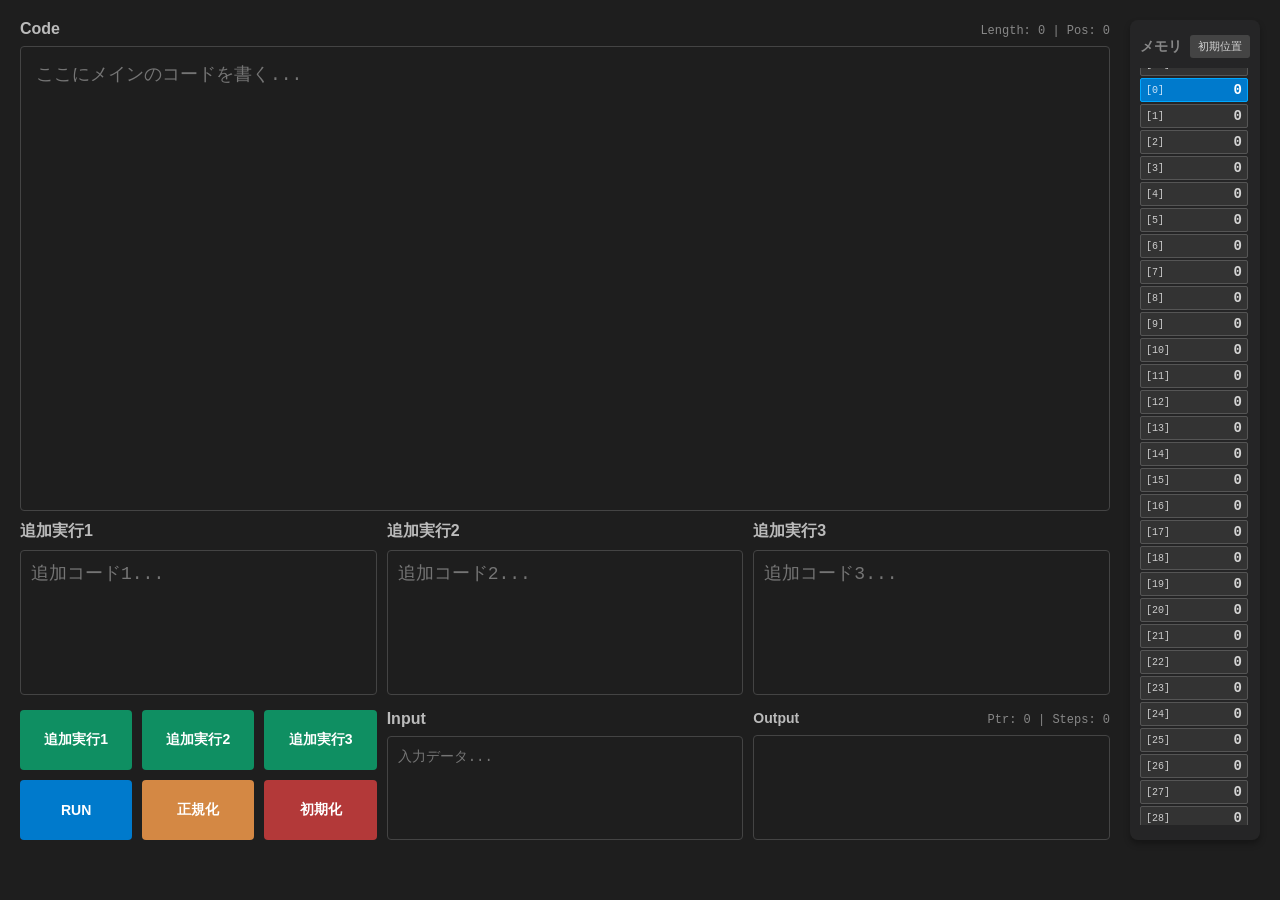
==== index.html @ 333c2bb2 "Add files via upload" ====
<!DOCTYPE html>
<html lang="ja">
<head>
    <meta charset="UTF-8">
    <meta name="viewport" content="width=device-width, initial-scale=1.0">
    <title>Brainfuck Tester</title>
    <style>
        /* VS Code風のフォントを定義 */
        :root {
            --vscode-font: Menlo, Monaco, Consolas, "Courier New", monospace;
        }

        body { font-family: sans-serif; margin: 0; padding: 20px; background-color: #1e1e1e; color: #d4d4d4; height: 100vh; box-sizing: border-box; }
        .container { display: flex; width: 100%; height: calc(100% - 40px); gap: 20px; }
        .left-pane { flex: 1; display: flex; flex-direction: column; }
        .right-pane { width: 110px; flex-shrink: 0; display: flex; flex-direction: column; background: #252526; padding: 15px 10px; border-radius: 8px; box-shadow: 0 4px 6px rgba(0,0,0,0.3); }
        .editor-container { position: relative; background-color: #1e1e1e; border: 1px solid #444; border-radius: 4px; display: flex; flex-direction: column; }
        .editor-container:focus-within { border-color: #007acc; }
        #code-container { flex: 4; margin-bottom: 10px; }
        
        .highlight-layer, .code-textarea { position: absolute; top: 0; left: 0; width: 100%; height: 100%; padding: 15px; box-sizing: border-box; font-family: var(--vscode-font); font-size: 18px; line-height: 1.5; margin: 0; border: none; overflow-y: auto; white-space: pre-wrap; word-break: break-all; }
        .highlight-layer { color: #d4d4d4; pointer-events: none; }
        .code-textarea { background: transparent; color: transparent; caret-color: #d4d4d4; resize: none; outline: none; }
        
        #sub-code1-container, #sub-code2-container, #sub-code3-container { flex: 1; }
        #sub-code1-container .highlight-layer, #sub-code1-container .code-textarea,
        #sub-code2-container .highlight-layer, #sub-code2-container .code-textarea,
        #sub-code3-container .highlight-layer, #sub-code3-container .code-textarea { padding: 10px; }
        
        #input-data { flex: 1; resize: none; padding: 10px 10px; font-family: var(--vscode-font); font-size: 14px; background-color: #1e1e1e; color: #d4d4d4; border: 1px solid #444; border-radius: 4px; line-height: 1.5; box-sizing: border-box; width: 100%; margin: 0; }
        #input-data:focus { outline: none; border-color: #007acc; }
        
        .middle-controls { display: flex; gap: 10px; flex: 1.5; margin-bottom: 15px; }
        .middle-box { flex: 1; display: flex; flex-direction: column; }
        
        .bottom-controls { display: flex; gap: 10px; flex-shrink: 0; min-height: 130px; }
        
        .button-group { 
            flex: 1; 
            display: grid; 
            grid-template-columns: 1fr 1fr 1fr; 
            gap: 10px; 
        }
        
        button { font-size: 14px; font-weight: bold; cursor: pointer; background-color: #007acc; color: white; border: none; border-radius: 4px; transition: background-color 0.2s; margin: 0; width: 100%; height: 100%; min-height: 40px; }
        button:hover { background-color: #005f9e; }
        button.sub-btn { background-color: #0f8f62; }
        button.sub-btn:hover { background-color: #0b6b49; }
        button.init-btn { background-color: #b33939; }
        button.init-btn:hover { background-color: #8b2c2c; }
        button.norm-btn { background-color: #d48844; }
        button.norm-btn:hover { background-color: #b36e32; }
        
        button.reset-scroll-btn { flex: none; font-size: 11px; font-weight: normal; padding: 4px 8px; background-color: #444; color: #d4d4d4; border-radius: 3px; min-height: auto; width: auto; height: auto;}
        button.reset-scroll-btn:hover { background-color: #555; }
        
        .input-wrapper { flex: 1; display: flex; flex-direction: column; }
        .output-wrapper { flex: 1; display: flex; flex-direction: column; } 
        
        .pane-header { display: flex; justify-content: space-between; align-items: baseline; margin-bottom: 8px; }
        .pane-header h3 { margin: 0; font-size: 16px; color: #bbb; }
        h3 { margin-top: 0; margin-bottom: 8px; font-size: 16px; color: #bbb; }
        .output-header h3 { font-size: 14px; }
        
        .stats { font-size: 12px; color: #888; font-family: var(--vscode-font); }
        .output-area { font-family: var(--vscode-font); flex: 1; background: #1e1e1e; padding: 10px 15px; border: 1px solid #444; border-radius: 4px; font-size: 16px; white-space: pre-wrap; overflow-y: auto; word-break: break-all; margin: 0; }
        
        .memory-header { display: flex; justify-content: space-between; align-items: center; margin-bottom: 10px; }
        .memory-container { display: flex; flex-direction: column; gap: 2px; flex: 1; overflow-y: auto; padding-right: 2px; position: relative; scroll-behavior: smooth; }
        .memory-cell { width: 100%; min-height: 24px; display: flex; align-items: center; justify-content: space-between; box-sizing: border-box; padding: 0 5px; border: 1px solid #555; background-color: #333; font-family: var(--vscode-font); border-radius: 2px; }
        .memory-cell.active { background-color: #007acc; border-color: #00a8ff; color: white; }
        
        /* 要素番号の色を #888 から #ccc に変更して明るく */
        .cell-index { color: #ccc; font-size: 10px; font-family: var(--vscode-font); }
        .memory-cell.active .cell-index { color: #cce4f7; }
        .cell-value { font-size: 14px; font-weight: bold; }
    </style>
</head>
<body>
    <div class="container">
        <div class="left-pane">
            <div class="pane-header">
                <h3>Code</h3>
                <span id="code-stats" class="stats">Length: 0 | Pos: 0</span>
            </div>
            <div id="code-container" class="editor-container">
                <div id="code-highlight" class="highlight-layer"></div>
                <textarea id="code" class="code-textarea" spellcheck="false" placeholder="ここにメインのコードを書く..."></textarea>
            </div>
            
            <div class="middle-controls">
                <div class="middle-box">
                    <h3>追加実行1</h3>
                    <div id="sub-code1-container" class="editor-container">
                        <div id="sub-code1-highlight" class="highlight-layer"></div>
                        <textarea id="sub-code1" class="code-textarea" spellcheck="false" placeholder="追加コード1..."></textarea>
                    </div>
                </div>
                <div class="middle-box">
                    <h3>追加実行2</h3>
                    <div id="sub-code2-container" class="editor-container">
                        <div id="sub-code2-highlight" class="highlight-layer"></div>
                        <textarea id="sub-code2" class="code-textarea" spellcheck="false" placeholder="追加コード2..."></textarea>
                    </div>
                </div>
                <div class="middle-box">
                    <h3>追加実行3</h3>
                    <div id="sub-code3-container" class="editor-container">
                        <div id="sub-code3-highlight" class="highlight-layer"></div>
                        <textarea id="sub-code3" class="code-textarea" spellcheck="false" placeholder="追加コード3..."></textarea>
                    </div>
                </div>
            </div>
            
            <div class="bottom-controls">
                <div class="button-group">
                    <button class="sub-btn" onclick="runSub(1)">追加実行1</button>
                    <button class="sub-btn" onclick="runSub(2)">追加実行2</button>
                    <button class="sub-btn" onclick="runSub(3)">追加実行3</button>
                    <button onclick="runMain()">RUN</button>
                    <button class="norm-btn" onclick="normalizeCode()">正規化</button>
                    <button class="init-btn" onclick="resetEngine()">初期化</button>
                </div>
                
                <div class="input-wrapper">
                    <div class="pane-header">
                        <h3>Input</h3>
                    </div>
                    <textarea id="input-data" spellcheck="false" placeholder="入力データ..."></textarea>
                </div>
                
                <div class="output-wrapper">
                    <div class="pane-header output-header">
                        <h3>Output</h3>
                        <span id="exec-stats" class="stats">Ptr: 0 | Steps: 0</span>
                    </div>
                    <div id="output" class="output-area"></div>
                </div>
            </div>
        </div>

        <div class="right-pane">
            <div class="memory-header">
                <div style="font-size: 14px; color: #888; font-weight: bold;">メモリ</div>
                <button class="reset-scroll-btn" onclick="resetMemoryScroll()">初期位置</button>
            </div>
            <div id="memory" class="memory-container"></div>
        </div>
    </div>

    <script>
        const bracketColors = ['#4ea8de', '#40c463', '#d48844', '#dcdcaa', '#c586c0'];

        function escapeHtml(str) {
            return str.replace(/&/g, '&amp;').replace(/</g, '&lt;').replace(/>/g, '&gt;');
        }

        function highlightBrackets(text, cursorPos = -1) {
            const unmatched = new Set();
            const stack = [];
            for (let i = 0; i < text.length; i++) {
                if (text[i] === '[') stack.push(i);
                else if (text[i] === ']') {
                    if (stack.length === 0) unmatched.add(i);
                    else stack.pop();
                }
            }
            for (let index of stack) unmatched.add(index);

            let targetIdx = -1;
            let matchIdx = -1;
            
            if (cursorPos > 0 && (text[cursorPos - 1] === '[' || text[cursorPos - 1] === ']')) {
                targetIdx = cursorPos - 1;
            }

            if (targetIdx !== -1 && !unmatched.has(targetIdx)) {
                let d = 0;
                if (text[targetIdx] === '[') {
                    for (let i = targetIdx; i < text.length; i++) {
                        if (text[i] === '[') d++;
                        else if (text[i] === ']') d--;
                        if (d === 0) { matchIdx = i; break; }
                    }
                } else {
                    for (let i = targetIdx; i >= 0; i--) {
                        if (text[i] === ']') d++;
                        else if (text[i] === '[') d--;
                        if (d === 0) { matchIdx = i; break; }
                    }
                }
            }

            let result = '';
            let depth = 0;
            for (let i = 0; i < text.length; i++) {
                const char = text[i];
                
                let isGlow = (i === targetIdx || i === matchIdx);
                let glowCSS = isGlow ? ' outline: 1px solid rgba(255,255,255,0.4); background-color: rgba(255,255,255,0.1); border-radius: 2px;' : '';

                if (char === '[') {
                    if (unmatched.has(i)) result += `<span style="color: #ff4d4d; font-weight: bold; background-color: rgba(255,0,0,0.2);${glowCSS}">[</span>`;
                    else {
                        result += `<span style="color: ${bracketColors[depth % bracketColors.length]}; font-weight: bold;${glowCSS}">[</span>`;
                        depth++;
                    }
                } else if (char === ']') {
                    if (unmatched.has(i)) result += `<span style="color: #ff4d4d; font-weight: bold; background-color: rgba(255,0,0,0.2);${glowCSS}">]</span>`;
                    else {
                        depth = Math.max(0, depth - 1);
                        result += `<span style="color: ${bracketColors[depth % bracketColors.length]}; font-weight: bold;${glowCSS}">]</span>`;
                    }
                } else if (char === '<' || char === '>') {
                    result += `<span style="color: #00a8ff; font-weight: bold;">${escapeHtml(char)}</span>`;
                } else {
                    result += escapeHtml(char);
                }
            }
            if (text.endsWith('\n')) result += ' ';
            return result;
        }

        function updateCodeStats() {
            const textarea = document.getElementById('code');
            const stats = document.getElementById('code-stats');
            if (textarea && stats) {
                stats.innerText = `Length: ${textarea.value.length} | Pos: ${textarea.selectionStart}`;
            }
        }

        function setupEditor(id) {
            const textarea = document.getElementById(id);
            const highlightDiv = document.getElementById(id + '-highlight');
            
            const update = () => {
                highlightDiv.innerHTML = highlightBrackets(textarea.value, textarea.selectionStart);
                if (id === 'code') updateCodeStats();
            };

            textarea.addEventListener('input', update);
            textarea.addEventListener('keyup', update);
            textarea.addEventListener('click', update);
            textarea.addEventListener('focus', update);

            textarea.addEventListener('scroll', () => {
                highlightDiv.scrollTop = textarea.scrollTop;
                highlightDiv.scrollLeft = textarea.scrollLeft;
            });

            textarea.addEventListener('keydown', function(e) {
                if (e.key === 'Tab') {
                    e.preventDefault();
                    const start = this.selectionStart;
                    const end = this.selectionEnd;
                    const val = this.value;
                    
                    this.value = val.substring(0, start) + '    ' + val.substring(end);
                    this.selectionStart = this.selectionEnd = start + 4;
                    update();
                } else if (e.key === '[') {
                    e.preventDefault();
                    const start = this.selectionStart;
                    const end = this.selectionEnd;
                    const val = this.value;
                    
                    this.value = val.substring(0, start) + '[]' + val.substring(end);
                    this.selectionStart = this.selectionEnd = start + 1;
                    update();
                }
            });
            
            update(); 
        }

        let memory = {};
        let ptr = 0;
        let lastPtr = 0;
        let inputPtr = 0;
        let totalSteps = 0;

        function getMem(p) { return memory[p] || 0; }
        function setMem(p, v) { memory[p] = v & 255; }

        function initMemoryDOM() {
            const memoryDiv = document.getElementById('memory');
            let htmlString = '';
            for (let i = -100; i < 10000; i++) {
                const activeClass = i === 0 ? ' active' : '';
                htmlString += `
                    <div id="cell-${i}" class="memory-cell${activeClass}">
                        <span class="cell-index">[${i}]</span>
                        <span class="cell-value">0</span>
                    </div>`;
            }
            memoryDiv.innerHTML = htmlString;
        }

        function resetMemoryScroll() {
            const memoryDiv = document.getElementById('memory');
            const cellZero = document.getElementById('cell-0');
            if (cellZero) memoryDiv.scrollTop = cellZero.offsetTop - 10;
        }

        function parseBrackets(code) {
            let map = {};
            let stack = [];
            for (let i = 0; i < code.length; i++) {
                if (code[i] === '[') stack.push(i);
                else if (code[i] === ']') {
                    if (stack.length === 0) throw new Error("構文エラー: 対応する '[' がありません");
                    let start = stack.pop();
                    map[start] = i;
                    map[i] = start;
                }
            }
            if (stack.length > 0) throw new Error("構文エラー: 対応する ']' がありません");
            return map;
        }

        function executeBrainfuck(rawCode) {
            let codeObjects = [];
            for (let i = 0; i < rawCode.length; i++) {
                if ("><+-.,[]".includes(rawCode[i])) {
                    codeObjects.push({ cmd: rawCode[i], origIdx: i });
                }
            }

            let codeStr = codeObjects.map(o => o.cmd).join('');
            let jumpMap;
            try {
                jumpMap = parseBrackets(codeStr);
            } catch (e) {
                return "\n" + e.message;
            }

            let pc = 0;
            let outputText = "";
            let steps = 0;
            const MAX_STEPS = 200000000; 
            const inputData = document.getElementById('input-data').value + '\n';

            while (pc < codeStr.length) {
                if (steps++ > MAX_STEPS) {
                    let origPos = codeObjects[pc] ? codeObjects[pc].origIdx + 1 : rawCode.length;
                    outputText += `\n[Error] 実行ステップ数が2億回を超過したため強制終了しました。(Codeの純粋命令目: ${pc + 1}番目 / コメント含む全体: ${origPos}文字目)`;
                    break;
                }

                if (ptr === 50000 || ptr === -50000) {
                    let origPos = codeObjects[pc] ? codeObjects[pc].origIdx + 1 : rawCode.length;
                    outputText += `\n[Error] ポインタが限界値(${ptr})に達したため安全のために強制終了しました。(Codeの純粋命令目: ${pc + 1}番目 / コメント含む全体: ${origPos}文字目)`;
                    break;
                }

                let currentObj = codeObjects[pc];
                let cmd = currentObj.cmd;

                switch (cmd) {
                    case '>': ptr++; break;
                    case '<': ptr--; break;
                    case '+': setMem(ptr, getMem(ptr) + 1); break;
                    case '-': setMem(ptr, getMem(ptr) - 1); break;
                    case '.': 
                        outputText += String.fromCharCode(getMem(ptr)); 
                        break;
                    case ',':
                        if (inputPtr < inputData.length) {
                            setMem(ptr, inputData.charCodeAt(inputPtr++));
                        } else {
                            setMem(ptr, 255);
                        }
                        break;
                    case '[':
                        if (getMem(ptr) === 0) pc = jumpMap[pc];
                        break;
                    case ']':
                        if (getMem(ptr) !== 0) pc = jumpMap[pc];
                        break;
                }
                pc++;
            }

            totalSteps += steps;
            return outputText;
        }

        function updateUI(newOutput, isAppend) {
            const outDiv = document.getElementById('output');
            if (isAppend) {
                outDiv.innerText += newOutput;
            } else {
                outDiv.innerText = newOutput;
            }
            
            document.getElementById('exec-stats').innerText = `Ptr: ${ptr} | Steps: ${totalSteps}`;

            let oldCell = document.getElementById('cell-' + lastPtr);
            if (oldCell) oldCell.classList.remove('active');

            let newCell = document.getElementById('cell-' + ptr);
            if (newCell) {
                newCell.classList.add('active');
                newCell.scrollIntoView({ behavior: 'smooth', block: 'center' });
            }
            lastPtr = ptr;

            for (let p in memory) {
                let cell = document.getElementById('cell-' + p);
                if (cell) {
                    cell.querySelector('.cell-value').innerText = memory[p];
                }
            }
        }

        function resetEngine() {
            memory = {};
            ptr = 0;
            inputPtr = 0;
            totalSteps = 0;
            
            document.querySelectorAll('.cell-value').forEach(el => el.innerText = '0');
            
            let oldCell = document.getElementById('cell-' + lastPtr);
            if (oldCell) oldCell.classList.remove('active');
            
            let zeroCell = document.getElementById('cell-0');
            if (zeroCell) zeroCell.classList.add('active');
            lastPtr = 0;

            document.getElementById('output').innerText = '';
            document.getElementById('exec-stats').innerText = `Ptr: 0 | Steps: 0`;
            resetMemoryScroll();
        }

        function runMain() {
            resetEngine();
            let code = document.getElementById('code').value;
            let output = executeBrainfuck(code);
            updateUI(output, false);
        }

        function runSub(num) {
            let code = document.getElementById('sub-code' + num).value;
            let output = executeBrainfuck(code);
            updateUI(output, true);
        }

        function normalizeCode() {
            let rawCode = document.getElementById('code').value;
            let pureCode = rawCode.replace(/[^><+\-.,\[\]]/g, '');
            document.getElementById('output').innerText = pureCode;
            document.getElementById('exec-stats').innerText = `正規化完了 (長さ: ${pureCode.length}文字)`;
        }

        window.onload = function() {
            initMemoryDOM();
            resetMemoryScroll();
            setupEditor('code');
            setupEditor('sub-code1');
            setupEditor('sub-code2');
            setupEditor('sub-code3');
            updateCodeStats(); 
        };
    </script>
</body>
</html>
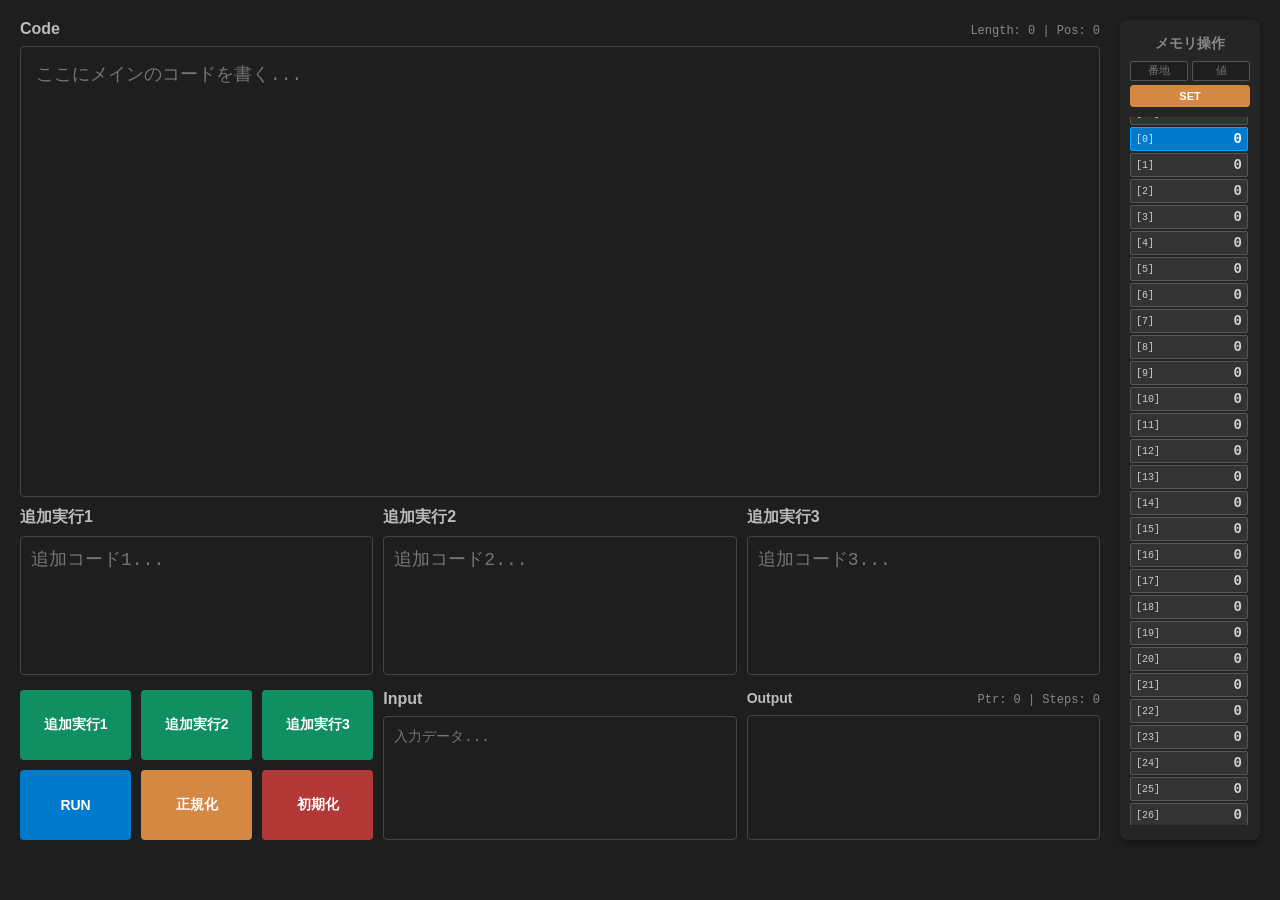
==== commit 16ebc825: "Add files via upload" ====
--- a/index.html
+++ b/index.html
@@ -12,9 +12,12 @@
 
         body { font-family: sans-serif; margin: 0; padding: 20px; background-color: #1e1e1e; color: #d4d4d4; height: 100vh; box-sizing: border-box; }
         .container { display: flex; width: 100%; height: calc(100% - 40px); gap: 20px; }
-        .left-pane { flex: 1; display: flex; flex-direction: column; }
-        .right-pane { width: 110px; flex-shrink: 0; display: flex; flex-direction: column; background: #252526; padding: 15px 10px; border-radius: 8px; box-shadow: 0 4px 6px rgba(0,0,0,0.3); }
-        .editor-container { position: relative; background-color: #1e1e1e; border: 1px solid #444; border-radius: 4px; display: flex; flex-direction: column; }
+        .left-pane { flex: 1; display: flex; flex-direction: column; min-height: 0; }
+        
+        /* フォームが入るため右ペインを 110px -> 120px に拡張 */
+        .right-pane { width: 120px; flex-shrink: 0; display: flex; flex-direction: column; background: #252526; padding: 15px 10px; border-radius: 8px; box-shadow: 0 4px 6px rgba(0,0,0,0.3); }
+        
+        .editor-container { position: relative; background-color: #1e1e1e; border: 1px solid #444; border-radius: 4px; display: flex; flex-direction: column; min-height: 0; }
         .editor-container:focus-within { border-color: #007acc; }
         #code-container { flex: 4; margin-bottom: 10px; }
         
@@ -27,22 +30,16 @@
         #sub-code2-container .highlight-layer, #sub-code2-container .code-textarea,
         #sub-code3-container .highlight-layer, #sub-code3-container .code-textarea { padding: 10px; }
         
-        #input-data { flex: 1; resize: none; padding: 10px 10px; font-family: var(--vscode-font); font-size: 14px; background-color: #1e1e1e; color: #d4d4d4; border: 1px solid #444; border-radius: 4px; line-height: 1.5; box-sizing: border-box; width: 100%; margin: 0; }
+        #input-data { flex: 1; resize: none; padding: 10px 10px; font-family: var(--vscode-font); font-size: 14px; background-color: #1e1e1e; color: #d4d4d4; border: 1px solid #444; border-radius: 4px; line-height: 1.5; box-sizing: border-box; width: 100%; margin: 0; min-height: 0; }
         #input-data:focus { outline: none; border-color: #007acc; }
         
-        .middle-controls { display: flex; gap: 10px; flex: 1.5; margin-bottom: 15px; }
-        .middle-box { flex: 1; display: flex; flex-direction: column; }
-        
-        .bottom-controls { display: flex; gap: 10px; flex-shrink: 0; min-height: 130px; }
-        
-        .button-group { 
-            flex: 1; 
-            display: grid; 
-            grid-template-columns: 1fr 1fr 1fr; 
-            gap: 10px; 
-        }
-        
-        button { font-size: 14px; font-weight: bold; cursor: pointer; background-color: #007acc; color: white; border: none; border-radius: 4px; transition: background-color 0.2s; margin: 0; width: 100%; height: 100%; min-height: 40px; }
+        .middle-controls { display: flex; gap: 10px; flex: 1.5; margin-bottom: 15px; min-height: 0; }
+        .middle-box { flex: 1; display: flex; flex-direction: column; min-height: 0; }
+        
+        .bottom-controls { display: flex; gap: 10px; flex-shrink: 0; height: 150px; }
+        
+        .button-group { flex: 1; display: grid; grid-template-columns: 1fr 1fr 1fr; gap: 10px; min-height: 0; }
+        button { font-size: 14px; font-weight: bold; cursor: pointer; background-color: #007acc; color: white; border: none; border-radius: 4px; transition: background-color 0.2s; margin: 0; width: 100%; height: 100%; min-height: 0; }
         button:hover { background-color: #005f9e; }
         button.sub-btn { background-color: #0f8f62; }
         button.sub-btn:hover { background-color: #0b6b49; }
@@ -51,29 +48,35 @@
         button.norm-btn { background-color: #d48844; }
         button.norm-btn:hover { background-color: #b36e32; }
         
-        button.reset-scroll-btn { flex: none; font-size: 11px; font-weight: normal; padding: 4px 8px; background-color: #444; color: #d4d4d4; border-radius: 3px; min-height: auto; width: auto; height: auto;}
-        button.reset-scroll-btn:hover { background-color: #555; }
-        
-        .input-wrapper { flex: 1; display: flex; flex-direction: column; }
-        .output-wrapper { flex: 1; display: flex; flex-direction: column; } 
-        
-        .pane-header { display: flex; justify-content: space-between; align-items: baseline; margin-bottom: 8px; }
+        .input-wrapper { flex: 1; display: flex; flex-direction: column; min-height: 0; }
+        .output-wrapper { flex: 1; display: flex; flex-direction: column; min-height: 0; } 
+        
+        .pane-header { display: flex; justify-content: space-between; align-items: baseline; margin-bottom: 8px; flex-shrink: 0; }
         .pane-header h3 { margin: 0; font-size: 16px; color: #bbb; }
-        h3 { margin-top: 0; margin-bottom: 8px; font-size: 16px; color: #bbb; }
+        h3 { margin-top: 0; margin-bottom: 8px; font-size: 16px; color: #bbb; flex-shrink: 0; }
         .output-header h3 { font-size: 14px; }
         
-        .stats { font-size: 12px; color: #888; font-family: var(--vscode-font); }
-        .output-area { font-family: var(--vscode-font); flex: 1; background: #1e1e1e; padding: 10px 15px; border: 1px solid #444; border-radius: 4px; font-size: 16px; white-space: pre-wrap; overflow-y: auto; word-break: break-all; margin: 0; }
-        
-        .memory-header { display: flex; justify-content: space-between; align-items: center; margin-bottom: 10px; }
-        .memory-container { display: flex; flex-direction: column; gap: 2px; flex: 1; overflow-y: auto; padding-right: 2px; position: relative; scroll-behavior: smooth; }
-        .memory-cell { width: 100%; min-height: 24px; display: flex; align-items: center; justify-content: space-between; box-sizing: border-box; padding: 0 5px; border: 1px solid #555; background-color: #333; font-family: var(--vscode-font); border-radius: 2px; }
+        .stats { font-size: 12px; color: #888; font-family: var(--vscode-font); flex-shrink: 0; }
+        .output-area { font-family: var(--vscode-font); flex: 1; background: #1e1e1e; padding: 10px 15px; border: 1px solid #444; border-radius: 4px; font-size: 16px; white-space: pre-wrap; overflow-y: auto; word-break: break-all; margin: 0; min-height: 0; }
+        
+        /* デバッグフォームのスタイル */
+        .memory-header { display: flex; flex-direction: column; align-items: stretch; gap: 8px; margin-bottom: 10px; flex-shrink: 0; }
+        .debug-form { display: grid; grid-template-columns: 1fr 1fr; gap: 4px; }
+        .debug-form input { width: 100%; box-sizing: border-box; font-family: var(--vscode-font); font-size: 11px; padding: 3px; background: #1e1e1e; border: 1px solid #555; color: #d4d4d4; border-radius: 2px; text-align: center; }
+        .debug-form input:focus { outline: none; border-color: #d48844; }
+        /* input type="number" のスピンボタンを非表示（見た目スッキリ） */
+        .debug-form input::-webkit-outer-spin-button, .debug-form input::-webkit-inner-spin-button { -webkit-appearance: none; margin: 0; }
+        .debug-form input[type=number] { -moz-appearance: textfield; }
+        
+        .debug-form button { grid-column: span 2; font-size: 11px; min-height: 22px; padding: 0; background-color: #d48844; }
+        .debug-form button:hover { background-color: #b36e32; }
+
+        .memory-container { display: flex; flex-direction: column; gap: 2px; flex: 1; overflow-y: auto; padding-right: 2px; position: relative; scroll-behavior: smooth; min-height: 0; }
+        .memory-cell { width: 100%; min-height: 24px; display: flex; align-items: center; justify-content: space-between; box-sizing: border-box; padding: 0 5px; border: 1px solid #555; background-color: #333; font-family: var(--vscode-font); border-radius: 2px; flex-shrink: 0; }
         .memory-cell.active { background-color: #007acc; border-color: #00a8ff; color: white; }
-        
-        /* 要素番号の色を #888 から #ccc に変更して明るく */
         .cell-index { color: #ccc; font-size: 10px; font-family: var(--vscode-font); }
         .memory-cell.active .cell-index { color: #cce4f7; }
-        .cell-value { font-size: 14px; font-weight: bold; }
+        .cell-value { font-size: 14px; font-weight: bold; transition: color 0.3s; }
     </style>
 </head>
 <body>
@@ -141,8 +144,12 @@
 
         <div class="right-pane">
             <div class="memory-header">
-                <div style="font-size: 14px; color: #888; font-weight: bold;">メモリ</div>
-                <button class="reset-scroll-btn" onclick="resetMemoryScroll()">初期位置</button>
+                <div style="font-size: 14px; color: #888; font-weight: bold; text-align: center;">メモリ操作</div>
+                <div class="debug-form">
+                    <input type="number" id="debug-idx" placeholder="番地" title="番地 (例: 0)">
+                    <input type="number" id="debug-val" placeholder="値" title="値 (0-255)">
+                    <button onclick="applyDebugMem()">SET</button>
+                </div>
             </div>
             <div id="memory" class="memory-container"></div>
         </div>
@@ -296,10 +303,37 @@
             memoryDiv.innerHTML = htmlString;
         }
 
+        // 内部的には引き続きスクロールリセット用に使用
         function resetMemoryScroll() {
             const memoryDiv = document.getElementById('memory');
             const cellZero = document.getElementById('cell-0');
             if (cellZero) memoryDiv.scrollTop = cellZero.offsetTop - 10;
+        }
+
+        // --- 新機能: デバッグ用メモリSET処理 ---
+        function applyDebugMem() {
+            let idxStr = document.getElementById('debug-idx').value;
+            let valStr = document.getElementById('debug-val').value;
+            
+            if (idxStr === "" || valStr === "") return;
+
+            let idx = parseInt(idxStr, 10);
+            let val = parseInt(valStr, 10);
+
+            if (!isNaN(idx) && !isNaN(val)) {
+                setMem(idx, val); // 内部的に 0-255 に丸められる
+                
+                let cell = document.getElementById('cell-' + idx);
+                if (cell) {
+                    let valSpan = cell.querySelector('.cell-value');
+                    valSpan.innerText = getMem(idx);
+                    
+                    // 変更箇所へスクロールしてハイライト
+                    cell.scrollIntoView({ behavior: 'smooth', block: 'center' });
+                    valSpan.style.color = '#d48844';
+                    setTimeout(() => { valSpan.style.color = ''; }, 1000);
+                }
+            }
         }
 
         function parseBrackets(code) {
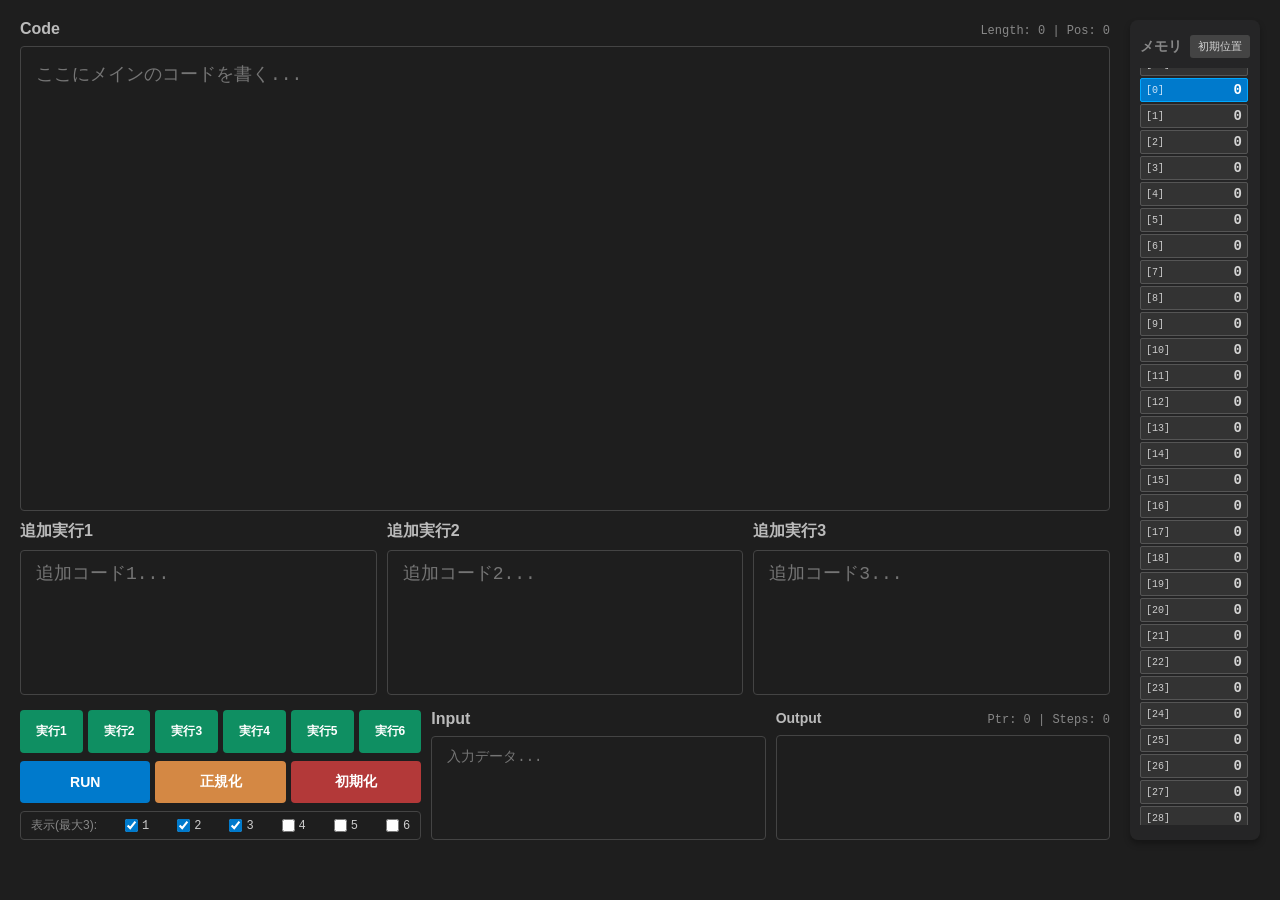
==== commit bae57848: "Add files via upload" ====
--- a/index.html
+++ b/index.html
@@ -12,12 +12,9 @@
 
         body { font-family: sans-serif; margin: 0; padding: 20px; background-color: #1e1e1e; color: #d4d4d4; height: 100vh; box-sizing: border-box; }
         .container { display: flex; width: 100%; height: calc(100% - 40px); gap: 20px; }
-        .left-pane { flex: 1; display: flex; flex-direction: column; min-height: 0; }
-        
-        /* フォームが入るため右ペインを 110px -> 120px に拡張 */
-        .right-pane { width: 120px; flex-shrink: 0; display: flex; flex-direction: column; background: #252526; padding: 15px 10px; border-radius: 8px; box-shadow: 0 4px 6px rgba(0,0,0,0.3); }
-        
-        .editor-container { position: relative; background-color: #1e1e1e; border: 1px solid #444; border-radius: 4px; display: flex; flex-direction: column; min-height: 0; }
+        .left-pane { flex: 1; display: flex; flex-direction: column; }
+        .right-pane { width: 110px; flex-shrink: 0; display: flex; flex-direction: column; background: #252526; padding: 15px 10px; border-radius: 8px; box-shadow: 0 4px 6px rgba(0,0,0,0.3); }
+        .editor-container { position: relative; background-color: #1e1e1e; border: 1px solid #444; border-radius: 4px; display: flex; flex-direction: column; }
         .editor-container:focus-within { border-color: #007acc; }
         #code-container { flex: 4; margin-bottom: 10px; }
         
@@ -25,62 +22,67 @@
         .highlight-layer { color: #d4d4d4; pointer-events: none; }
         .code-textarea { background: transparent; color: transparent; caret-color: #d4d4d4; resize: none; outline: none; }
         
-        #sub-code1-container, #sub-code2-container, #sub-code3-container { flex: 1; }
-        #sub-code1-container .highlight-layer, #sub-code1-container .code-textarea,
-        #sub-code2-container .highlight-layer, #sub-code2-container .code-textarea,
-        #sub-code3-container .highlight-layer, #sub-code3-container .code-textarea { padding: 10px; }
-        
-        #input-data { flex: 1; resize: none; padding: 10px 10px; font-family: var(--vscode-font); font-size: 14px; background-color: #1e1e1e; color: #d4d4d4; border: 1px solid #444; border-radius: 4px; line-height: 1.5; box-sizing: border-box; width: 100%; margin: 0; min-height: 0; }
+        .sub-editor-container { flex: 1; }
+        .sub-editor-container .highlight-layer, 
+        .sub-editor-container .code-textarea { font-size: 18px; padding: 10px 15px; }
+        
+        #input-data { flex: 1; resize: none; padding: 10px 15px; font-family: var(--vscode-font); font-size: 14px; background-color: #1e1e1e; color: #d4d4d4; border: 1px solid #444; border-radius: 4px; line-height: 1.5; box-sizing: border-box; width: 100%; margin: 0; }
         #input-data:focus { outline: none; border-color: #007acc; }
         
-        .middle-controls { display: flex; gap: 10px; flex: 1.5; margin-bottom: 15px; min-height: 0; }
-        .middle-box { flex: 1; display: flex; flex-direction: column; min-height: 0; }
-        
-        .bottom-controls { display: flex; gap: 10px; flex-shrink: 0; height: 150px; }
-        
-        .button-group { flex: 1; display: grid; grid-template-columns: 1fr 1fr 1fr; gap: 10px; min-height: 0; }
-        button { font-size: 14px; font-weight: bold; cursor: pointer; background-color: #007acc; color: white; border: none; border-radius: 4px; transition: background-color 0.2s; margin: 0; width: 100%; height: 100%; min-height: 0; }
+        .middle-controls { display: flex; gap: 10px; flex: 1.5; margin-bottom: 15px; }
+        .middle-box { flex: 1; display: flex; flex-direction: column; transition: all 0.3s; }
+        
+        /* 非表示用クラス */
+        .hidden { display: none !important; }
+        
+        .bottom-controls { display: flex; gap: 10px; flex-shrink: 0; min-height: 130px; }
+        
+        .controls-column { flex: 1.2; display: flex; flex-direction: column; gap: 8px; }
+        
+        .sub-btn-group { display: grid; grid-template-columns: repeat(6, 1fr); gap: 5px; flex: 1; }
+        .main-btn-group { display: grid; grid-template-columns: repeat(3, 1fr); gap: 5px; flex: 1; }
+        
+        button { font-size: 14px; font-weight: bold; cursor: pointer; background-color: #007acc; color: white; border: none; border-radius: 4px; transition: background-color 0.2s; margin: 0; width: 100%; height: 100%; min-height: 35px; }
         button:hover { background-color: #005f9e; }
-        button.sub-btn { background-color: #0f8f62; }
+        
+        button.sub-btn { background-color: #0f8f62; font-size: 12px; padding: 0; white-space: nowrap; }
         button.sub-btn:hover { background-color: #0b6b49; }
+        
         button.init-btn { background-color: #b33939; }
         button.init-btn:hover { background-color: #8b2c2c; }
         button.norm-btn { background-color: #d48844; }
         button.norm-btn:hover { background-color: #b36e32; }
         
-        .input-wrapper { flex: 1; display: flex; flex-direction: column; min-height: 0; }
-        .output-wrapper { flex: 1; display: flex; flex-direction: column; min-height: 0; } 
-        
-        .pane-header { display: flex; justify-content: space-between; align-items: baseline; margin-bottom: 8px; flex-shrink: 0; }
+        button.reset-scroll-btn { flex: none; font-size: 11px; font-weight: normal; padding: 4px 8px; background-color: #444; color: #d4d4d4; border-radius: 3px; min-height: auto; width: auto; height: auto;}
+        button.reset-scroll-btn:hover { background-color: #555; }
+        
+        .checkbox-group { display: flex; justify-content: space-between; align-items: center; background: #1e1e1e; border: 1px solid #444; border-radius: 4px; padding: 5px 10px; font-size: 12px; color: #ccc; }
+        .checkbox-group label { display: flex; align-items: center; gap: 4px; cursor: pointer; font-family: var(--vscode-font); }
+        .checkbox-group input { margin: 0; cursor: pointer; accent-color: #007acc; }
+
+        .input-wrapper { flex: 1; display: flex; flex-direction: column; }
+        .output-wrapper { flex: 1; display: flex; flex-direction: column; } 
+        
+        .pane-header { display: flex; justify-content: space-between; align-items: baseline; margin-bottom: 8px; }
         .pane-header h3 { margin: 0; font-size: 16px; color: #bbb; }
-        h3 { margin-top: 0; margin-bottom: 8px; font-size: 16px; color: #bbb; flex-shrink: 0; }
+        h3 { margin-top: 0; margin-bottom: 8px; font-size: 16px; color: #bbb; }
         .output-header h3 { font-size: 14px; }
         
-        .stats { font-size: 12px; color: #888; font-family: var(--vscode-font); flex-shrink: 0; }
-        .output-area { font-family: var(--vscode-font); flex: 1; background: #1e1e1e; padding: 10px 15px; border: 1px solid #444; border-radius: 4px; font-size: 16px; white-space: pre-wrap; overflow-y: auto; word-break: break-all; margin: 0; min-height: 0; }
-        
-        /* デバッグフォームのスタイル */
-        .memory-header { display: flex; flex-direction: column; align-items: stretch; gap: 8px; margin-bottom: 10px; flex-shrink: 0; }
-        .debug-form { display: grid; grid-template-columns: 1fr 1fr; gap: 4px; }
-        .debug-form input { width: 100%; box-sizing: border-box; font-family: var(--vscode-font); font-size: 11px; padding: 3px; background: #1e1e1e; border: 1px solid #555; color: #d4d4d4; border-radius: 2px; text-align: center; }
-        .debug-form input:focus { outline: none; border-color: #d48844; }
-        /* input type="number" のスピンボタンを非表示（見た目スッキリ） */
-        .debug-form input::-webkit-outer-spin-button, .debug-form input::-webkit-inner-spin-button { -webkit-appearance: none; margin: 0; }
-        .debug-form input[type=number] { -moz-appearance: textfield; }
-        
-        .debug-form button { grid-column: span 2; font-size: 11px; min-height: 22px; padding: 0; background-color: #d48844; }
-        .debug-form button:hover { background-color: #b36e32; }
-
-        .memory-container { display: flex; flex-direction: column; gap: 2px; flex: 1; overflow-y: auto; padding-right: 2px; position: relative; scroll-behavior: smooth; min-height: 0; }
-        .memory-cell { width: 100%; min-height: 24px; display: flex; align-items: center; justify-content: space-between; box-sizing: border-box; padding: 0 5px; border: 1px solid #555; background-color: #333; font-family: var(--vscode-font); border-radius: 2px; flex-shrink: 0; }
+        .stats { font-size: 12px; color: #888; font-family: var(--vscode-font); }
+        .output-area { font-family: var(--vscode-font); flex: 1; background: #1e1e1e; padding: 10px 15px; border: 1px solid #444; border-radius: 4px; font-size: 16px; white-space: pre-wrap; overflow-y: auto; word-break: break-all; margin: 0; }
+        
+        .memory-header { display: flex; justify-content: space-between; align-items: center; margin-bottom: 10px; }
+        .memory-container { display: flex; flex-direction: column; gap: 2px; flex: 1; overflow-y: auto; padding-right: 2px; position: relative; scroll-behavior: smooth; }
+        .memory-cell { width: 100%; min-height: 24px; display: flex; align-items: center; justify-content: space-between; box-sizing: border-box; padding: 0 5px; border: 1px solid #555; background-color: #333; font-family: var(--vscode-font); border-radius: 2px; }
         .memory-cell.active { background-color: #007acc; border-color: #00a8ff; color: white; }
         .cell-index { color: #ccc; font-size: 10px; font-family: var(--vscode-font); }
         .memory-cell.active .cell-index { color: #cce4f7; }
-        .cell-value { font-size: 14px; font-weight: bold; transition: color 0.3s; }
+        .cell-value { font-size: 14px; font-weight: bold; }
     </style>
 </head>
 <body>
     <div class="container">
+        <!-- 左側 -->
         <div class="left-pane">
             <div class="pane-header">
                 <h3>Code</h3>
@@ -92,37 +94,74 @@
             </div>
             
             <div class="middle-controls">
-                <div class="middle-box">
+                <div class="middle-box" id="box-sub1">
                     <h3>追加実行1</h3>
-                    <div id="sub-code1-container" class="editor-container">
+                    <div id="sub-code1-container" class="editor-container sub-editor-container">
                         <div id="sub-code1-highlight" class="highlight-layer"></div>
                         <textarea id="sub-code1" class="code-textarea" spellcheck="false" placeholder="追加コード1..."></textarea>
                     </div>
                 </div>
-                <div class="middle-box">
+                <div class="middle-box" id="box-sub2">
                     <h3>追加実行2</h3>
-                    <div id="sub-code2-container" class="editor-container">
+                    <div id="sub-code2-container" class="editor-container sub-editor-container">
                         <div id="sub-code2-highlight" class="highlight-layer"></div>
                         <textarea id="sub-code2" class="code-textarea" spellcheck="false" placeholder="追加コード2..."></textarea>
                     </div>
                 </div>
-                <div class="middle-box">
+                <div class="middle-box" id="box-sub3">
                     <h3>追加実行3</h3>
-                    <div id="sub-code3-container" class="editor-container">
+                    <div id="sub-code3-container" class="editor-container sub-editor-container">
                         <div id="sub-code3-highlight" class="highlight-layer"></div>
                         <textarea id="sub-code3" class="code-textarea" spellcheck="false" placeholder="追加コード3..."></textarea>
                     </div>
                 </div>
+                <div class="middle-box hidden" id="box-sub4">
+                    <h3>追加実行4</h3>
+                    <div id="sub-code4-container" class="editor-container sub-editor-container">
+                        <div id="sub-code4-highlight" class="highlight-layer"></div>
+                        <textarea id="sub-code4" class="code-textarea" spellcheck="false" placeholder="追加コード4..."></textarea>
+                    </div>
+                </div>
+                <div class="middle-box hidden" id="box-sub5">
+                    <h3>追加実行5</h3>
+                    <div id="sub-code5-container" class="editor-container sub-editor-container">
+                        <div id="sub-code5-highlight" class="highlight-layer"></div>
+                        <textarea id="sub-code5" class="code-textarea" spellcheck="false" placeholder="追加コード5..."></textarea>
+                    </div>
+                </div>
+                <div class="middle-box hidden" id="box-sub6">
+                    <h3>追加実行6</h3>
+                    <div id="sub-code6-container" class="editor-container sub-editor-container">
+                        <div id="sub-code6-highlight" class="highlight-layer"></div>
+                        <textarea id="sub-code6" class="code-textarea" spellcheck="false" placeholder="追加コード6..."></textarea>
+                    </div>
+                </div>
             </div>
             
             <div class="bottom-controls">
-                <div class="button-group">
-                    <button class="sub-btn" onclick="runSub(1)">追加実行1</button>
-                    <button class="sub-btn" onclick="runSub(2)">追加実行2</button>
-                    <button class="sub-btn" onclick="runSub(3)">追加実行3</button>
-                    <button onclick="runMain()">RUN</button>
-                    <button class="norm-btn" onclick="normalizeCode()">正規化</button>
-                    <button class="init-btn" onclick="resetEngine()">初期化</button>
+                <div class="controls-column">
+                    <div class="sub-btn-group">
+                        <button class="sub-btn" onclick="runSub(1)">実行1</button>
+                        <button class="sub-btn" onclick="runSub(2)">実行2</button>
+                        <button class="sub-btn" onclick="runSub(3)">実行3</button>
+                        <button class="sub-btn" onclick="runSub(4)">実行4</button>
+                        <button class="sub-btn" onclick="runSub(5)">実行5</button>
+                        <button class="sub-btn" onclick="runSub(6)">実行6</button>
+                    </div>
+                    <div class="main-btn-group">
+                        <button onclick="runMain()">RUN</button>
+                        <button class="norm-btn" onclick="normalizeCode()">正規化</button>
+                        <button class="init-btn" onclick="resetEngine()">初期化</button>
+                    </div>
+                    <div class="checkbox-group">
+                        <span style="color: #888;">表示(最大3):</span>
+                        <label><input type="checkbox" id="chk-sub1" class="sub-chk" value="1" checked> 1</label>
+                        <label><input type="checkbox" id="chk-sub2" class="sub-chk" value="2" checked> 2</label>
+                        <label><input type="checkbox" id="chk-sub3" class="sub-chk" value="3" checked> 3</label>
+                        <label><input type="checkbox" id="chk-sub4" class="sub-chk" value="4"> 4</label>
+                        <label><input type="checkbox" id="chk-sub5" class="sub-chk" value="5"> 5</label>
+                        <label><input type="checkbox" id="chk-sub6" class="sub-chk" value="6"> 6</label>
+                    </div>
                 </div>
                 
                 <div class="input-wrapper">
@@ -142,21 +181,28 @@
             </div>
         </div>
 
+        <!-- 右側 -->
         <div class="right-pane">
             <div class="memory-header">
-                <div style="font-size: 14px; color: #888; font-weight: bold; text-align: center;">メモリ操作</div>
-                <div class="debug-form">
-                    <input type="number" id="debug-idx" placeholder="番地" title="番地 (例: 0)">
-                    <input type="number" id="debug-val" placeholder="値" title="値 (0-255)">
-                    <button onclick="applyDebugMem()">SET</button>
-                </div>
+                <div style="font-size: 14px; color: #888; font-weight: bold;">メモリ</div>
+                <button class="reset-scroll-btn" onclick="resetMemoryScroll()">初期位置</button>
             </div>
             <div id="memory" class="memory-container"></div>
         </div>
     </div>
 
     <script>
-        const bracketColors = ['#4ea8de', '#40c463', '#d48844', '#dcdcaa', '#c586c0'];
+        // 指定いただいた色味へ調整（5重と6重を更新）
+        const bracketColors = [
+            '#4ea8de', // 1重: 青系
+            '#40c463', // 2重: 緑系
+            '#d48844', // 3重: オレンジ系
+            '#ffee58', // 4重: レモンイエロー (より鮮やかに)
+            '#ff77cc', // 5重: ピンク (赤みを抑えて明るくマゼンタ寄りに)
+            '#9999ff', // 6重: 青紫色 (明度を上げて見やすく)
+            '#00ffff', // 7重: 非常に明るい水色（シアン）
+            '#ffffff'  // 8重: 真っ白
+        ];
 
         function escapeHtml(str) {
             return str.replace(/&/g, '&amp;').replace(/</g, '&lt;').replace(/>/g, '&gt;');
@@ -280,6 +326,37 @@
             update(); 
         }
 
+        function initCheckboxes() {
+            const checkboxes = document.querySelectorAll('.sub-chk');
+            checkboxes.forEach(chk => {
+                chk.addEventListener('change', function() {
+                    const checkedCount = document.querySelectorAll('.sub-chk:checked').length;
+                    
+                    if (checkedCount > 3) {
+                        alert('画面スペースの都合上、同時に表示できる追加実行枠は最大3つまでです。\n（※非表示にしても内容は保持されます）');
+                        this.checked = false;
+                        return;
+                    }
+                    updateVisibility();
+                });
+            });
+            updateVisibility();
+        }
+
+        function updateVisibility() {
+            for (let i = 1; i <= 6; i++) {
+                const chk = document.getElementById('chk-sub' + i);
+                const box = document.getElementById('box-sub' + i);
+                if (chk && box) {
+                    if (chk.checked) {
+                        box.classList.remove('hidden');
+                    } else {
+                        box.classList.add('hidden');
+                    }
+                }
+            }
+        }
+
         let memory = {};
         let ptr = 0;
         let lastPtr = 0;
@@ -303,37 +380,10 @@
             memoryDiv.innerHTML = htmlString;
         }
 
-        // 内部的には引き続きスクロールリセット用に使用
         function resetMemoryScroll() {
             const memoryDiv = document.getElementById('memory');
             const cellZero = document.getElementById('cell-0');
             if (cellZero) memoryDiv.scrollTop = cellZero.offsetTop - 10;
-        }
-
-        // --- 新機能: デバッグ用メモリSET処理 ---
-        function applyDebugMem() {
-            let idxStr = document.getElementById('debug-idx').value;
-            let valStr = document.getElementById('debug-val').value;
-            
-            if (idxStr === "" || valStr === "") return;
-
-            let idx = parseInt(idxStr, 10);
-            let val = parseInt(valStr, 10);
-
-            if (!isNaN(idx) && !isNaN(val)) {
-                setMem(idx, val); // 内部的に 0-255 に丸められる
-                
-                let cell = document.getElementById('cell-' + idx);
-                if (cell) {
-                    let valSpan = cell.querySelector('.cell-value');
-                    valSpan.innerText = getMem(idx);
-                    
-                    // 変更箇所へスクロールしてハイライト
-                    cell.scrollIntoView({ behavior: 'smooth', block: 'center' });
-                    valSpan.style.color = '#d48844';
-                    setTimeout(() => { valSpan.style.color = ''; }, 1000);
-                }
-            }
         }
 
         function parseBrackets(code) {
@@ -491,9 +541,12 @@
             initMemoryDOM();
             resetMemoryScroll();
             setupEditor('code');
-            setupEditor('sub-code1');
-            setupEditor('sub-code2');
-            setupEditor('sub-code3');
+            
+            for (let i = 1; i <= 6; i++) {
+                setupEditor('sub-code' + i);
+            }
+            
+            initCheckboxes();
             updateCodeStats(); 
         };
     </script>
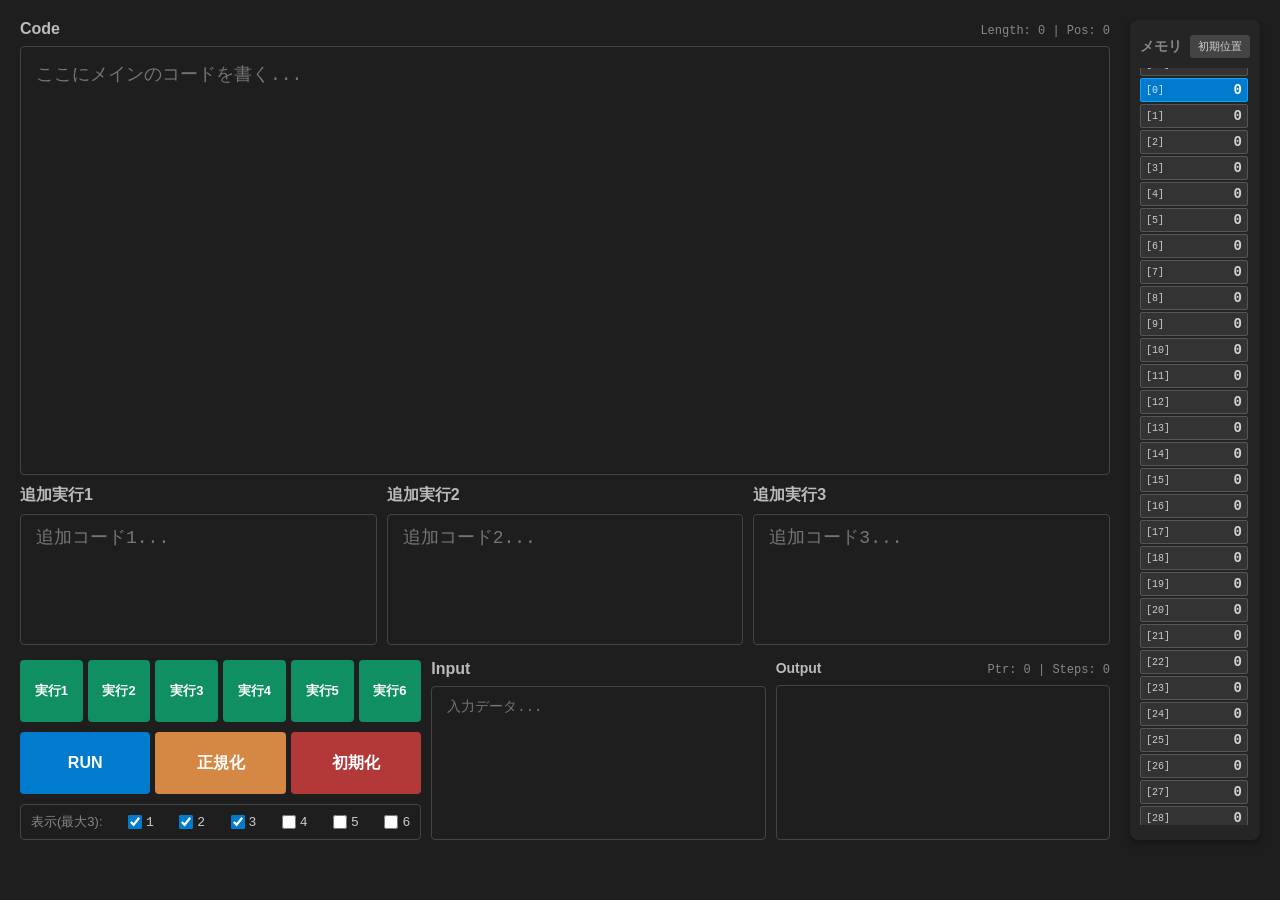
==== commit 71f87121: "Add files via upload" ====
--- a/index.html
+++ b/index.html
@@ -35,17 +35,20 @@
         /* 非表示用クラス */
         .hidden { display: none !important; }
         
-        .bottom-controls { display: flex; gap: 10px; flex-shrink: 0; min-height: 130px; }
-        
-        .controls-column { flex: 1.2; display: flex; flex-direction: column; gap: 8px; }
+        /* 空白を埋めるために下部エリアの高さを 130px から 180px に拡張 */
+        .bottom-controls { display: flex; gap: 10px; flex-shrink: 0; min-height: 180px; }
+        
+        .controls-column { flex: 1.2; display: flex; flex-direction: column; gap: 10px; }
         
         .sub-btn-group { display: grid; grid-template-columns: repeat(6, 1fr); gap: 5px; flex: 1; }
         .main-btn-group { display: grid; grid-template-columns: repeat(3, 1fr); gap: 5px; flex: 1; }
         
-        button { font-size: 14px; font-weight: bold; cursor: pointer; background-color: #007acc; color: white; border: none; border-radius: 4px; transition: background-color 0.2s; margin: 0; width: 100%; height: 100%; min-height: 35px; }
+        /* ボタンの縦幅を広げるため min-height を 45px に拡張、文字サイズも16pxへ */
+        button { font-size: 16px; font-weight: bold; cursor: pointer; background-color: #007acc; color: white; border: none; border-radius: 4px; transition: background-color 0.2s; margin: 0; width: 100%; height: 100%; min-height: 45px; }
         button:hover { background-color: #005f9e; }
         
-        button.sub-btn { background-color: #0f8f62; font-size: 12px; padding: 0; white-space: nowrap; }
+        /* 実行1〜6のボタンも少し文字を大きく調整 */
+        button.sub-btn { background-color: #0f8f62; font-size: 13px; padding: 0; white-space: nowrap; }
         button.sub-btn:hover { background-color: #0b6b49; }
         
         button.init-btn { background-color: #b33939; }
@@ -56,9 +59,10 @@
         button.reset-scroll-btn { flex: none; font-size: 11px; font-weight: normal; padding: 4px 8px; background-color: #444; color: #d4d4d4; border-radius: 3px; min-height: auto; width: auto; height: auto;}
         button.reset-scroll-btn:hover { background-color: #555; }
         
-        .checkbox-group { display: flex; justify-content: space-between; align-items: center; background: #1e1e1e; border: 1px solid #444; border-radius: 4px; padding: 5px 10px; font-size: 12px; color: #ccc; }
+        /* チェックボックス群のデザイン */
+        .checkbox-group { display: flex; justify-content: space-between; align-items: center; background: #1e1e1e; border: 1px solid #444; border-radius: 4px; padding: 8px 10px; font-size: 13px; color: #ccc; }
         .checkbox-group label { display: flex; align-items: center; gap: 4px; cursor: pointer; font-family: var(--vscode-font); }
-        .checkbox-group input { margin: 0; cursor: pointer; accent-color: #007acc; }
+        .checkbox-group input { margin: 0; cursor: pointer; accent-color: #007acc; width: 14px; height: 14px; }
 
         .input-wrapper { flex: 1; display: flex; flex-direction: column; }
         .output-wrapper { flex: 1; display: flex; flex-direction: column; } 
@@ -192,12 +196,11 @@
     </div>
 
     <script>
-        // 指定いただいた色味へ調整（5重と6重を更新）
         const bracketColors = [
             '#4ea8de', // 1重: 青系
             '#40c463', // 2重: 緑系
             '#d48844', // 3重: オレンジ系
-            '#ffee58', // 4重: レモンイエロー (より鮮やかに)
+            '#d4c428', // 4重: イエロー (明度を下げて落ち着いたマスタード系に)
             '#ff77cc', // 5重: ピンク (赤みを抑えて明るくマゼンタ寄りに)
             '#9999ff', // 6重: 青紫色 (明度を上げて見やすく)
             '#00ffff', // 7重: 非常に明るい水色（シアン）
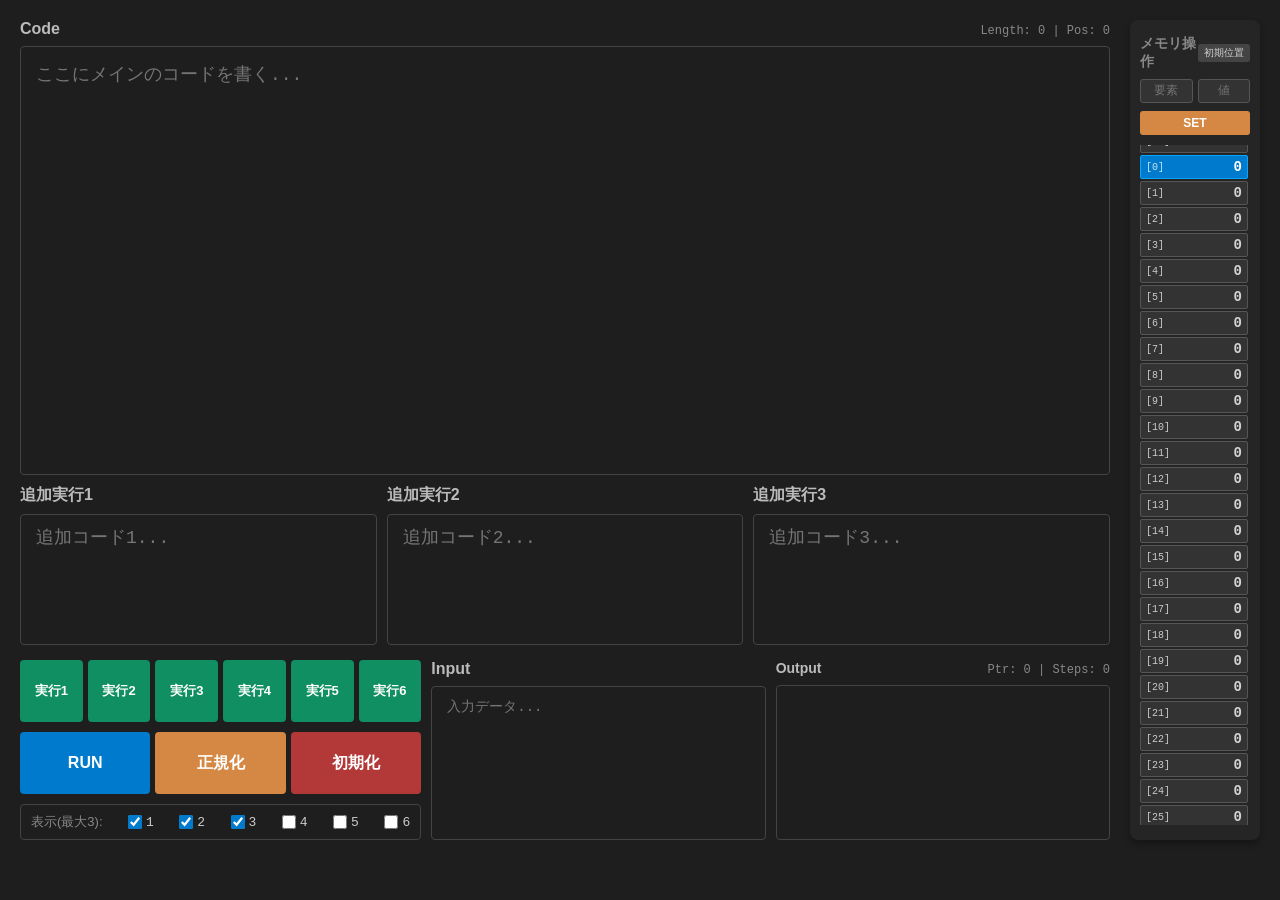
==== commit 3e221835: "Add files via upload" ====
--- a/index.html
+++ b/index.html
@@ -32,10 +32,8 @@
         .middle-controls { display: flex; gap: 10px; flex: 1.5; margin-bottom: 15px; }
         .middle-box { flex: 1; display: flex; flex-direction: column; transition: all 0.3s; }
         
-        /* 非表示用クラス */
         .hidden { display: none !important; }
         
-        /* 空白を埋めるために下部エリアの高さを 130px から 180px に拡張 */
         .bottom-controls { display: flex; gap: 10px; flex-shrink: 0; min-height: 180px; }
         
         .controls-column { flex: 1.2; display: flex; flex-direction: column; gap: 10px; }
@@ -43,11 +41,9 @@
         .sub-btn-group { display: grid; grid-template-columns: repeat(6, 1fr); gap: 5px; flex: 1; }
         .main-btn-group { display: grid; grid-template-columns: repeat(3, 1fr); gap: 5px; flex: 1; }
         
-        /* ボタンの縦幅を広げるため min-height を 45px に拡張、文字サイズも16pxへ */
         button { font-size: 16px; font-weight: bold; cursor: pointer; background-color: #007acc; color: white; border: none; border-radius: 4px; transition: background-color 0.2s; margin: 0; width: 100%; height: 100%; min-height: 45px; }
         button:hover { background-color: #005f9e; }
         
-        /* 実行1〜6のボタンも少し文字を大きく調整 */
         button.sub-btn { background-color: #0f8f62; font-size: 13px; padding: 0; white-space: nowrap; }
         button.sub-btn:hover { background-color: #0b6b49; }
         
@@ -56,10 +52,9 @@
         button.norm-btn { background-color: #d48844; }
         button.norm-btn:hover { background-color: #b36e32; }
         
-        button.reset-scroll-btn { flex: none; font-size: 11px; font-weight: normal; padding: 4px 8px; background-color: #444; color: #d4d4d4; border-radius: 3px; min-height: auto; width: auto; height: auto;}
+        button.reset-scroll-btn { flex: none; font-size: 10px; font-weight: normal; padding: 2px 6px; background-color: #444; color: #d4d4d4; border-radius: 3px; min-height: auto; width: auto; height: auto; margin-left: auto;}
         button.reset-scroll-btn:hover { background-color: #555; }
         
-        /* チェックボックス群のデザイン */
         .checkbox-group { display: flex; justify-content: space-between; align-items: center; background: #1e1e1e; border: 1px solid #444; border-radius: 4px; padding: 8px 10px; font-size: 13px; color: #ccc; }
         .checkbox-group label { display: flex; align-items: center; gap: 4px; cursor: pointer; font-family: var(--vscode-font); }
         .checkbox-group input { margin: 0; cursor: pointer; accent-color: #007acc; width: 14px; height: 14px; }
@@ -75,9 +70,24 @@
         .stats { font-size: 12px; color: #888; font-family: var(--vscode-font); }
         .output-area { font-family: var(--vscode-font); flex: 1; background: #1e1e1e; padding: 10px 15px; border: 1px solid #444; border-radius: 4px; font-size: 16px; white-space: pre-wrap; overflow-y: auto; word-break: break-all; margin: 0; }
         
-        .memory-header { display: flex; justify-content: space-between; align-items: center; margin-bottom: 10px; }
+        /* メモリ操作UI用のスタイル */
+        .memory-header { display: flex; flex-direction: column; gap: 8px; margin-bottom: 10px; }
+        .memory-header-top { display: flex; justify-content: space-between; align-items: center; }
+        .memory-inputs { display: flex; gap: 5px; }
+        
+        /* inputの上下矢印(スピンボタン)を消す */
+        .memory-inputs input[type="number"]::-webkit-outer-spin-button,
+        .memory-inputs input[type="number"]::-webkit-inner-spin-button { -webkit-appearance: none; margin: 0; }
+        .memory-inputs input[type="number"] { -moz-appearance: textfield; }
+        
+        .memory-inputs input { flex: 1; width: 0; background: #333; color: #d4d4d4; border: 1px solid #555; border-radius: 3px; font-family: var(--vscode-font); font-size: 12px; padding: 4px; text-align: center; }
+        .memory-inputs input:focus { outline: none; border-color: #007acc; }
+        
+        button.set-mem-btn { background-color: #d48844; font-size: 12px; min-height: 24px; padding: 4px 0; border-radius: 3px; }
+        button.set-mem-btn:hover { background-color: #b36e32; }
+
         .memory-container { display: flex; flex-direction: column; gap: 2px; flex: 1; overflow-y: auto; padding-right: 2px; position: relative; scroll-behavior: smooth; }
-        .memory-cell { width: 100%; min-height: 24px; display: flex; align-items: center; justify-content: space-between; box-sizing: border-box; padding: 0 5px; border: 1px solid #555; background-color: #333; font-family: var(--vscode-font); border-radius: 2px; }
+        .memory-cell { width: 100%; min-height: 24px; display: flex; align-items: center; justify-content: space-between; box-sizing: border-box; padding: 0 5px; border: 1px solid #555; background-color: #333; font-family: var(--vscode-font); border-radius: 2px; transition: background-color 0.3s; }
         .memory-cell.active { background-color: #007acc; border-color: #00a8ff; color: white; }
         .cell-index { color: #ccc; font-size: 10px; font-family: var(--vscode-font); }
         .memory-cell.active .cell-index { color: #cce4f7; }
@@ -188,8 +198,15 @@
         <!-- 右側 -->
         <div class="right-pane">
             <div class="memory-header">
-                <div style="font-size: 14px; color: #888; font-weight: bold;">メモリ</div>
-                <button class="reset-scroll-btn" onclick="resetMemoryScroll()">初期位置</button>
+                <div class="memory-header-top">
+                    <div style="font-size: 14px; color: #888; font-weight: bold;">メモリ操作</div>
+                    <button class="reset-scroll-btn" onclick="resetMemoryScroll()">初期位置</button>
+                </div>
+                <div class="memory-inputs">
+                    <input type="number" id="manual-mem-addr" placeholder="要素" title="要素番号(アドレス)">
+                    <input type="number" id="manual-mem-val" placeholder="値" title="値 (0-255)">
+                </div>
+                <button class="set-mem-btn" onclick="setManualMemory()">SET</button>
             </div>
             <div id="memory" class="memory-container"></div>
         </div>
@@ -200,10 +217,10 @@
             '#4ea8de', // 1重: 青系
             '#40c463', // 2重: 緑系
             '#d48844', // 3重: オレンジ系
-            '#d4c428', // 4重: イエロー (明度を下げて落ち着いたマスタード系に)
-            '#ff77cc', // 5重: ピンク (赤みを抑えて明るくマゼンタ寄りに)
-            '#9999ff', // 6重: 青紫色 (明度を上げて見やすく)
-            '#00ffff', // 7重: 非常に明るい水色（シアン）
+            '#d4c428', // 4重: マスタードイエロー
+            '#ff77cc', // 5重: ピンク
+            '#9999ff', // 6重: 青紫色
+            '#00ffff', // 7重: 明るい水色
             '#ffffff'  // 8重: 真っ白
         ];
 
@@ -387,6 +404,43 @@
             const memoryDiv = document.getElementById('memory');
             const cellZero = document.getElementById('cell-0');
             if (cellZero) memoryDiv.scrollTop = cellZero.offsetTop - 10;
+        }
+
+        // 手動でメモリの値をSETする機能
+        function setManualMemory() {
+            let addrInput = document.getElementById('manual-mem-addr').value;
+            let valInput = document.getElementById('manual-mem-val').value;
+
+            if (addrInput === '' || valInput === '') return;
+
+            let addr = parseInt(addrInput, 10);
+            let val = parseInt(valInput, 10);
+
+            if (isNaN(addr) || isNaN(val)) return;
+
+            // Brainfuckの仕様に合わせて 0-255 の範囲にクリップ(ラップアラウンド)
+            val = val & 255;
+
+            // メモリにセット
+            setMem(addr, val);
+
+            // 画面表示を更新してスクロール
+            let cell = document.getElementById('cell-' + addr);
+            if (cell) {
+                cell.querySelector('.cell-value').innerText = val;
+                cell.scrollIntoView({ behavior: 'smooth', block: 'center' });
+                
+                // 書き換わったことが視覚的に分かるように一瞬光らせるエフェクト
+                let origBg = cell.style.backgroundColor;
+                cell.style.backgroundColor = '#d48844';
+                setTimeout(() => {
+                    cell.style.backgroundColor = origBg;
+                }, 300);
+            } else {
+                if(addr < -100 || addr >= 10000) {
+                    alert(`要素番号 ${addr} は画面の表示範囲(-100〜9999)外ですが、内部メモリにはセットされました。`);
+                }
+            }
         }
 
         function parseBrackets(code) {
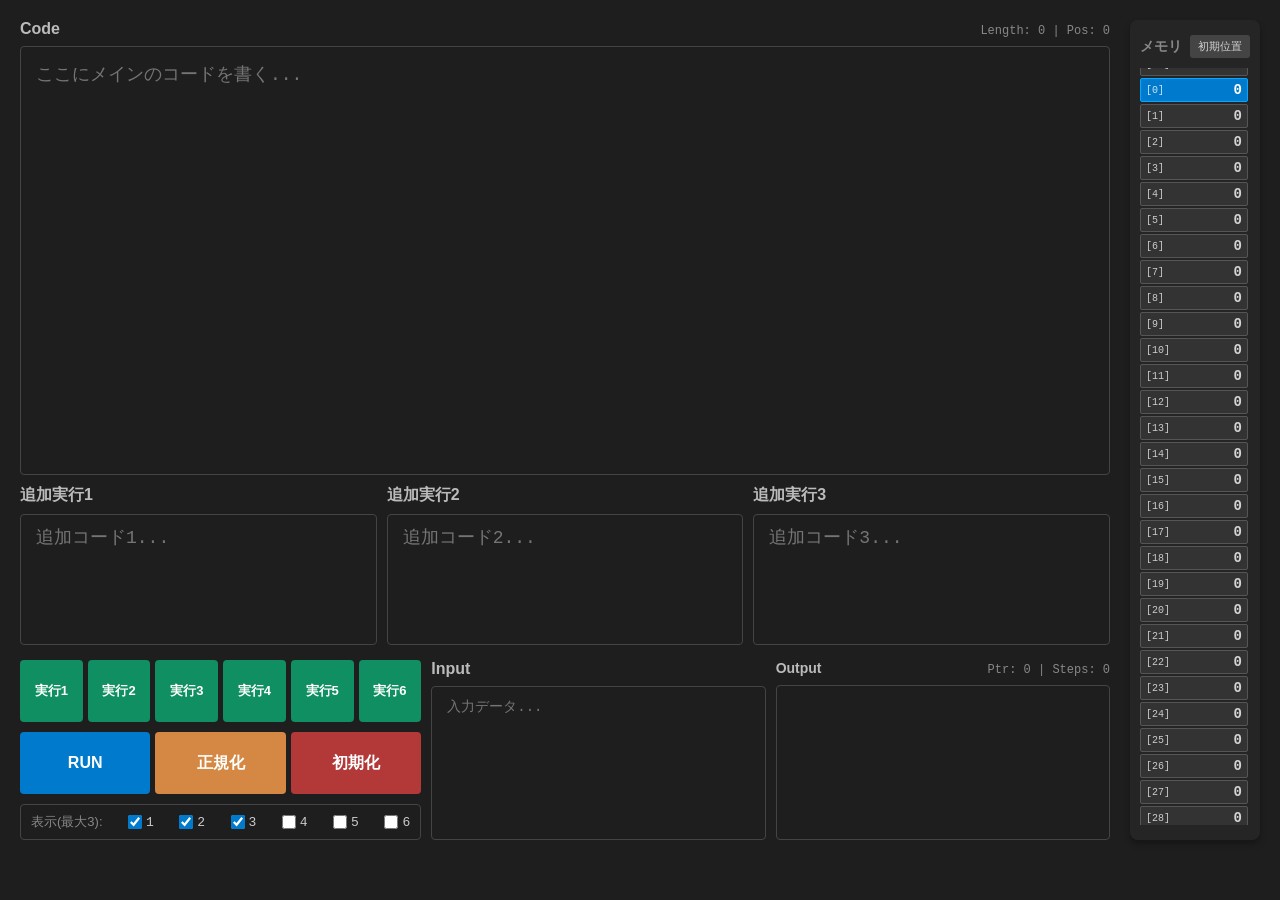
==== commit a64e4447: "Add files via upload" ====
--- a/index.html
+++ b/index.html
@@ -32,8 +32,10 @@
         .middle-controls { display: flex; gap: 10px; flex: 1.5; margin-bottom: 15px; }
         .middle-box { flex: 1; display: flex; flex-direction: column; transition: all 0.3s; }
         
+        /* 非表示用クラス */
         .hidden { display: none !important; }
         
+        /* 空白を埋めるために下部エリアの高さを 130px から 180px に拡張 */
         .bottom-controls { display: flex; gap: 10px; flex-shrink: 0; min-height: 180px; }
         
         .controls-column { flex: 1.2; display: flex; flex-direction: column; gap: 10px; }
@@ -41,9 +43,11 @@
         .sub-btn-group { display: grid; grid-template-columns: repeat(6, 1fr); gap: 5px; flex: 1; }
         .main-btn-group { display: grid; grid-template-columns: repeat(3, 1fr); gap: 5px; flex: 1; }
         
+        /* ボタンの縦幅を広げるため min-height を 45px に拡張、文字サイズも16pxへ */
         button { font-size: 16px; font-weight: bold; cursor: pointer; background-color: #007acc; color: white; border: none; border-radius: 4px; transition: background-color 0.2s; margin: 0; width: 100%; height: 100%; min-height: 45px; }
         button:hover { background-color: #005f9e; }
         
+        /* 実行1〜6のボタンも少し文字を大きく調整 */
         button.sub-btn { background-color: #0f8f62; font-size: 13px; padding: 0; white-space: nowrap; }
         button.sub-btn:hover { background-color: #0b6b49; }
         
@@ -52,9 +56,10 @@
         button.norm-btn { background-color: #d48844; }
         button.norm-btn:hover { background-color: #b36e32; }
         
-        button.reset-scroll-btn { flex: none; font-size: 10px; font-weight: normal; padding: 2px 6px; background-color: #444; color: #d4d4d4; border-radius: 3px; min-height: auto; width: auto; height: auto; margin-left: auto;}
+        button.reset-scroll-btn { flex: none; font-size: 11px; font-weight: normal; padding: 4px 8px; background-color: #444; color: #d4d4d4; border-radius: 3px; min-height: auto; width: auto; height: auto;}
         button.reset-scroll-btn:hover { background-color: #555; }
         
+        /* チェックボックス群のデザイン */
         .checkbox-group { display: flex; justify-content: space-between; align-items: center; background: #1e1e1e; border: 1px solid #444; border-radius: 4px; padding: 8px 10px; font-size: 13px; color: #ccc; }
         .checkbox-group label { display: flex; align-items: center; gap: 4px; cursor: pointer; font-family: var(--vscode-font); }
         .checkbox-group input { margin: 0; cursor: pointer; accent-color: #007acc; width: 14px; height: 14px; }
@@ -70,24 +75,9 @@
         .stats { font-size: 12px; color: #888; font-family: var(--vscode-font); }
         .output-area { font-family: var(--vscode-font); flex: 1; background: #1e1e1e; padding: 10px 15px; border: 1px solid #444; border-radius: 4px; font-size: 16px; white-space: pre-wrap; overflow-y: auto; word-break: break-all; margin: 0; }
         
-        /* メモリ操作UI用のスタイル */
-        .memory-header { display: flex; flex-direction: column; gap: 8px; margin-bottom: 10px; }
-        .memory-header-top { display: flex; justify-content: space-between; align-items: center; }
-        .memory-inputs { display: flex; gap: 5px; }
-        
-        /* inputの上下矢印(スピンボタン)を消す */
-        .memory-inputs input[type="number"]::-webkit-outer-spin-button,
-        .memory-inputs input[type="number"]::-webkit-inner-spin-button { -webkit-appearance: none; margin: 0; }
-        .memory-inputs input[type="number"] { -moz-appearance: textfield; }
-        
-        .memory-inputs input { flex: 1; width: 0; background: #333; color: #d4d4d4; border: 1px solid #555; border-radius: 3px; font-family: var(--vscode-font); font-size: 12px; padding: 4px; text-align: center; }
-        .memory-inputs input:focus { outline: none; border-color: #007acc; }
-        
-        button.set-mem-btn { background-color: #d48844; font-size: 12px; min-height: 24px; padding: 4px 0; border-radius: 3px; }
-        button.set-mem-btn:hover { background-color: #b36e32; }
-
+        .memory-header { display: flex; justify-content: space-between; align-items: center; margin-bottom: 10px; }
         .memory-container { display: flex; flex-direction: column; gap: 2px; flex: 1; overflow-y: auto; padding-right: 2px; position: relative; scroll-behavior: smooth; }
-        .memory-cell { width: 100%; min-height: 24px; display: flex; align-items: center; justify-content: space-between; box-sizing: border-box; padding: 0 5px; border: 1px solid #555; background-color: #333; font-family: var(--vscode-font); border-radius: 2px; transition: background-color 0.3s; }
+        .memory-cell { width: 100%; min-height: 24px; display: flex; align-items: center; justify-content: space-between; box-sizing: border-box; padding: 0 5px; border: 1px solid #555; background-color: #333; font-family: var(--vscode-font); border-radius: 2px; }
         .memory-cell.active { background-color: #007acc; border-color: #00a8ff; color: white; }
         .cell-index { color: #ccc; font-size: 10px; font-family: var(--vscode-font); }
         .memory-cell.active .cell-index { color: #cce4f7; }
@@ -198,15 +188,8 @@
         <!-- 右側 -->
         <div class="right-pane">
             <div class="memory-header">
-                <div class="memory-header-top">
-                    <div style="font-size: 14px; color: #888; font-weight: bold;">メモリ操作</div>
-                    <button class="reset-scroll-btn" onclick="resetMemoryScroll()">初期位置</button>
-                </div>
-                <div class="memory-inputs">
-                    <input type="number" id="manual-mem-addr" placeholder="要素" title="要素番号(アドレス)">
-                    <input type="number" id="manual-mem-val" placeholder="値" title="値 (0-255)">
-                </div>
-                <button class="set-mem-btn" onclick="setManualMemory()">SET</button>
+                <div style="font-size: 14px; color: #888; font-weight: bold;">メモリ</div>
+                <button class="reset-scroll-btn" onclick="resetMemoryScroll()">初期位置</button>
             </div>
             <div id="memory" class="memory-container"></div>
         </div>
@@ -217,10 +200,10 @@
             '#4ea8de', // 1重: 青系
             '#40c463', // 2重: 緑系
             '#d48844', // 3重: オレンジ系
-            '#d4c428', // 4重: マスタードイエロー
-            '#ff77cc', // 5重: ピンク
-            '#9999ff', // 6重: 青紫色
-            '#00ffff', // 7重: 明るい水色
+            '#d4c428', // 4重: イエロー (明度を下げて落ち着いたマスタード系に)
+            '#ff77cc', // 5重: ピンク (赤みを抑えて明るくマゼンタ寄りに)
+            '#9999ff', // 6重: 青紫色 (明度を上げて見やすく)
+            '#00ffff', // 7重: 非常に明るい水色（シアン）
             '#ffffff'  // 8重: 真っ白
         ];
 
@@ -404,43 +387,6 @@
             const memoryDiv = document.getElementById('memory');
             const cellZero = document.getElementById('cell-0');
             if (cellZero) memoryDiv.scrollTop = cellZero.offsetTop - 10;
-        }
-
-        // 手動でメモリの値をSETする機能
-        function setManualMemory() {
-            let addrInput = document.getElementById('manual-mem-addr').value;
-            let valInput = document.getElementById('manual-mem-val').value;
-
-            if (addrInput === '' || valInput === '') return;
-
-            let addr = parseInt(addrInput, 10);
-            let val = parseInt(valInput, 10);
-
-            if (isNaN(addr) || isNaN(val)) return;
-
-            // Brainfuckの仕様に合わせて 0-255 の範囲にクリップ(ラップアラウンド)
-            val = val & 255;
-
-            // メモリにセット
-            setMem(addr, val);
-
-            // 画面表示を更新してスクロール
-            let cell = document.getElementById('cell-' + addr);
-            if (cell) {
-                cell.querySelector('.cell-value').innerText = val;
-                cell.scrollIntoView({ behavior: 'smooth', block: 'center' });
-                
-                // 書き換わったことが視覚的に分かるように一瞬光らせるエフェクト
-                let origBg = cell.style.backgroundColor;
-                cell.style.backgroundColor = '#d48844';
-                setTimeout(() => {
-                    cell.style.backgroundColor = origBg;
-                }, 300);
-            } else {
-                if(addr < -100 || addr >= 10000) {
-                    alert(`要素番号 ${addr} は画面の表示範囲(-100〜9999)外ですが、内部メモリにはセットされました。`);
-                }
-            }
         }
 
         function parseBrackets(code) {
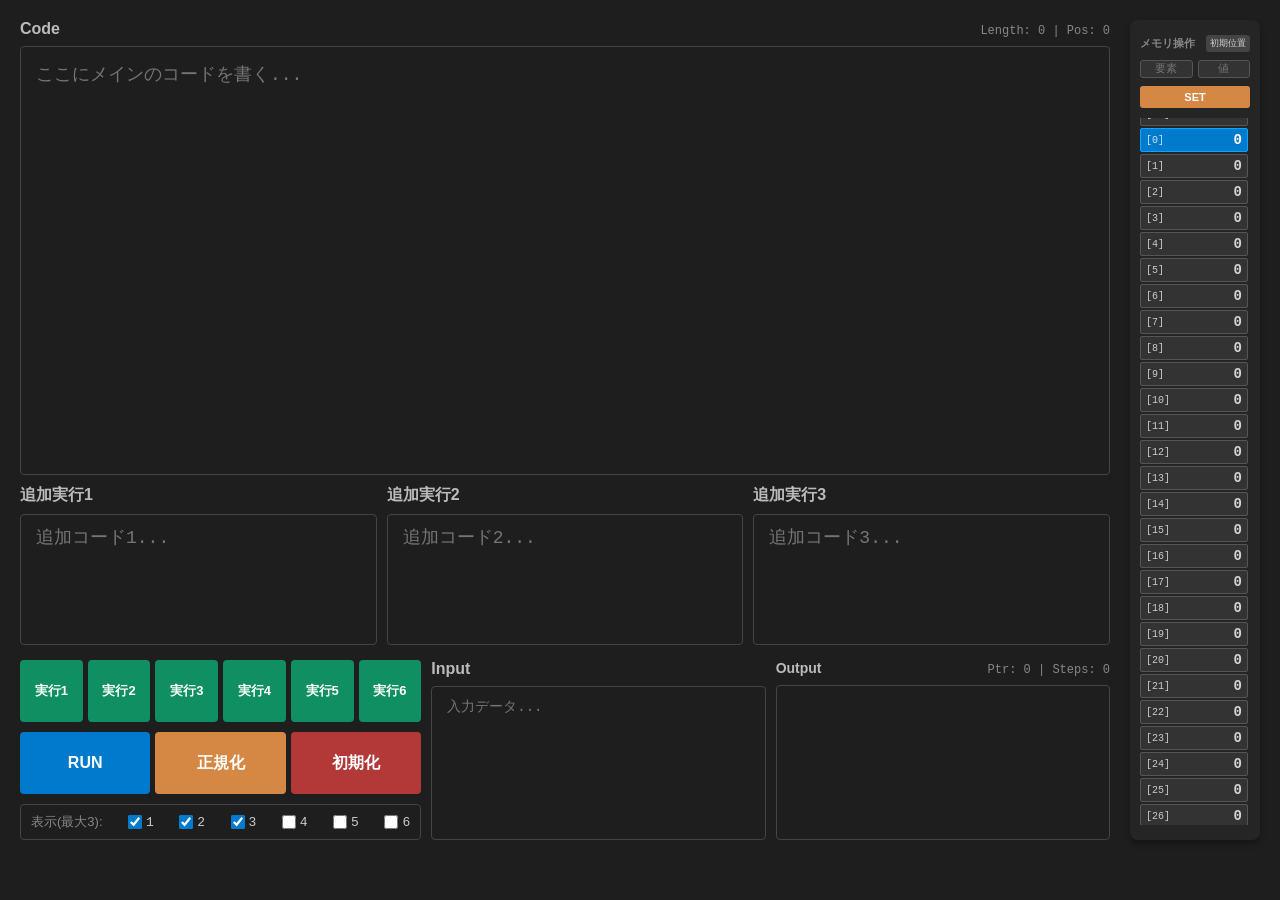
==== commit 9fb8c36a: "Add files via upload" ====
--- a/index.html
+++ b/index.html
@@ -32,10 +32,8 @@
         .middle-controls { display: flex; gap: 10px; flex: 1.5; margin-bottom: 15px; }
         .middle-box { flex: 1; display: flex; flex-direction: column; transition: all 0.3s; }
         
-        /* 非表示用クラス */
         .hidden { display: none !important; }
         
-        /* 空白を埋めるために下部エリアの高さを 130px から 180px に拡張 */
         .bottom-controls { display: flex; gap: 10px; flex-shrink: 0; min-height: 180px; }
         
         .controls-column { flex: 1.2; display: flex; flex-direction: column; gap: 10px; }
@@ -43,11 +41,9 @@
         .sub-btn-group { display: grid; grid-template-columns: repeat(6, 1fr); gap: 5px; flex: 1; }
         .main-btn-group { display: grid; grid-template-columns: repeat(3, 1fr); gap: 5px; flex: 1; }
         
-        /* ボタンの縦幅を広げるため min-height を 45px に拡張、文字サイズも16pxへ */
         button { font-size: 16px; font-weight: bold; cursor: pointer; background-color: #007acc; color: white; border: none; border-radius: 4px; transition: background-color 0.2s; margin: 0; width: 100%; height: 100%; min-height: 45px; }
         button:hover { background-color: #005f9e; }
         
-        /* 実行1〜6のボタンも少し文字を大きく調整 */
         button.sub-btn { background-color: #0f8f62; font-size: 13px; padding: 0; white-space: nowrap; }
         button.sub-btn:hover { background-color: #0b6b49; }
         
@@ -56,10 +52,10 @@
         button.norm-btn { background-color: #d48844; }
         button.norm-btn:hover { background-color: #b36e32; }
         
-        button.reset-scroll-btn { flex: none; font-size: 11px; font-weight: normal; padding: 4px 8px; background-color: #444; color: #d4d4d4; border-radius: 3px; min-height: auto; width: auto; height: auto;}
+        /* 初期位置ボタンをさらに小さくして1行に収める */
+        button.reset-scroll-btn { flex: none; font-size: 9px; font-weight: normal; padding: 2px 4px; background-color: #444; color: #d4d4d4; border-radius: 3px; min-height: auto; width: auto; height: auto; margin-left: auto; white-space: nowrap; }
         button.reset-scroll-btn:hover { background-color: #555; }
         
-        /* チェックボックス群のデザイン */
         .checkbox-group { display: flex; justify-content: space-between; align-items: center; background: #1e1e1e; border: 1px solid #444; border-radius: 4px; padding: 8px 10px; font-size: 13px; color: #ccc; }
         .checkbox-group label { display: flex; align-items: center; gap: 4px; cursor: pointer; font-family: var(--vscode-font); }
         .checkbox-group input { margin: 0; cursor: pointer; accent-color: #007acc; width: 14px; height: 14px; }
@@ -75,9 +71,24 @@
         .stats { font-size: 12px; color: #888; font-family: var(--vscode-font); }
         .output-area { font-family: var(--vscode-font); flex: 1; background: #1e1e1e; padding: 10px 15px; border: 1px solid #444; border-radius: 4px; font-size: 16px; white-space: pre-wrap; overflow-y: auto; word-break: break-all; margin: 0; }
         
-        .memory-header { display: flex; justify-content: space-between; align-items: center; margin-bottom: 10px; }
+        /* メモリ操作UI用のスタイル微調整 */
+        .memory-header { display: flex; flex-direction: column; gap: 8px; margin-bottom: 10px; }
+        .memory-header-top { display: flex; justify-content: space-between; align-items: center; gap: 2px; }
+        .memory-inputs { display: flex; gap: 5px; }
+        
+        .memory-inputs input[type="number"]::-webkit-outer-spin-button,
+        .memory-inputs input[type="number"]::-webkit-inner-spin-button { -webkit-appearance: none; margin: 0; }
+        .memory-inputs input[type="number"] { -moz-appearance: textfield; }
+        
+        /* 入力欄の文字サイズも縮小 */
+        .memory-inputs input { flex: 1; width: 0; background: #333; color: #d4d4d4; border: 1px solid #555; border-radius: 3px; font-family: var(--vscode-font); font-size: 11px; padding: 2px; text-align: center; }
+        .memory-inputs input:focus { outline: none; border-color: #007acc; }
+        
+        button.set-mem-btn { background-color: #d48844; font-size: 11px; min-height: 22px; padding: 2px 0; border-radius: 3px; }
+        button.set-mem-btn:hover { background-color: #b36e32; }
+
         .memory-container { display: flex; flex-direction: column; gap: 2px; flex: 1; overflow-y: auto; padding-right: 2px; position: relative; scroll-behavior: smooth; }
-        .memory-cell { width: 100%; min-height: 24px; display: flex; align-items: center; justify-content: space-between; box-sizing: border-box; padding: 0 5px; border: 1px solid #555; background-color: #333; font-family: var(--vscode-font); border-radius: 2px; }
+        .memory-cell { width: 100%; min-height: 24px; display: flex; align-items: center; justify-content: space-between; box-sizing: border-box; padding: 0 5px; border: 1px solid #555; background-color: #333; font-family: var(--vscode-font); border-radius: 2px; transition: background-color 0.3s; }
         .memory-cell.active { background-color: #007acc; border-color: #00a8ff; color: white; }
         .cell-index { color: #ccc; font-size: 10px; font-family: var(--vscode-font); }
         .memory-cell.active .cell-index { color: #cce4f7; }
@@ -188,8 +199,16 @@
         <!-- 右側 -->
         <div class="right-pane">
             <div class="memory-header">
-                <div style="font-size: 14px; color: #888; font-weight: bold;">メモリ</div>
-                <button class="reset-scroll-btn" onclick="resetMemoryScroll()">初期位置</button>
+                <div class="memory-header-top">
+                    <!-- 文字サイズを11pxにして1行に収める -->
+                    <div style="font-size: 11px; color: #888; font-weight: bold; white-space: nowrap;">メモリ操作</div>
+                    <button class="reset-scroll-btn" onclick="resetMemoryScroll()">初期位置</button>
+                </div>
+                <div class="memory-inputs">
+                    <input type="number" id="manual-mem-addr" placeholder="要素" title="要素番号(アドレス)">
+                    <input type="number" id="manual-mem-val" placeholder="値" title="値 (0-255)">
+                </div>
+                <button class="set-mem-btn" onclick="setManualMemory()">SET</button>
             </div>
             <div id="memory" class="memory-container"></div>
         </div>
@@ -200,10 +219,10 @@
             '#4ea8de', // 1重: 青系
             '#40c463', // 2重: 緑系
             '#d48844', // 3重: オレンジ系
-            '#d4c428', // 4重: イエロー (明度を下げて落ち着いたマスタード系に)
-            '#ff77cc', // 5重: ピンク (赤みを抑えて明るくマゼンタ寄りに)
-            '#9999ff', // 6重: 青紫色 (明度を上げて見やすく)
-            '#00ffff', // 7重: 非常に明るい水色（シアン）
+            '#d4c428', // 4重: マスタードイエロー
+            '#ff77cc', // 5重: ピンク
+            '#9999ff', // 6重: 青紫色
+            '#00ffff', // 7重: 明るい水色
             '#ffffff'  // 8重: 真っ白
         ];
 
@@ -387,6 +406,37 @@
             const memoryDiv = document.getElementById('memory');
             const cellZero = document.getElementById('cell-0');
             if (cellZero) memoryDiv.scrollTop = cellZero.offsetTop - 10;
+        }
+
+        function setManualMemory() {
+            let addrInput = document.getElementById('manual-mem-addr').value;
+            let valInput = document.getElementById('manual-mem-val').value;
+
+            if (addrInput === '' || valInput === '') return;
+
+            let addr = parseInt(addrInput, 10);
+            let val = parseInt(valInput, 10);
+
+            if (isNaN(addr) || isNaN(val)) return;
+
+            val = val & 255;
+            setMem(addr, val);
+
+            let cell = document.getElementById('cell-' + addr);
+            if (cell) {
+                cell.querySelector('.cell-value').innerText = val;
+                cell.scrollIntoView({ behavior: 'smooth', block: 'center' });
+                
+                let origBg = cell.style.backgroundColor;
+                cell.style.backgroundColor = '#d48844';
+                setTimeout(() => {
+                    cell.style.backgroundColor = origBg;
+                }, 300);
+            } else {
+                if(addr < -100 || addr >= 10000) {
+                    alert(`要素番号 ${addr} は画面の表示範囲(-100〜9999)外ですが、内部メモリにはセットされました。`);
+                }
+            }
         }
 
         function parseBrackets(code) {
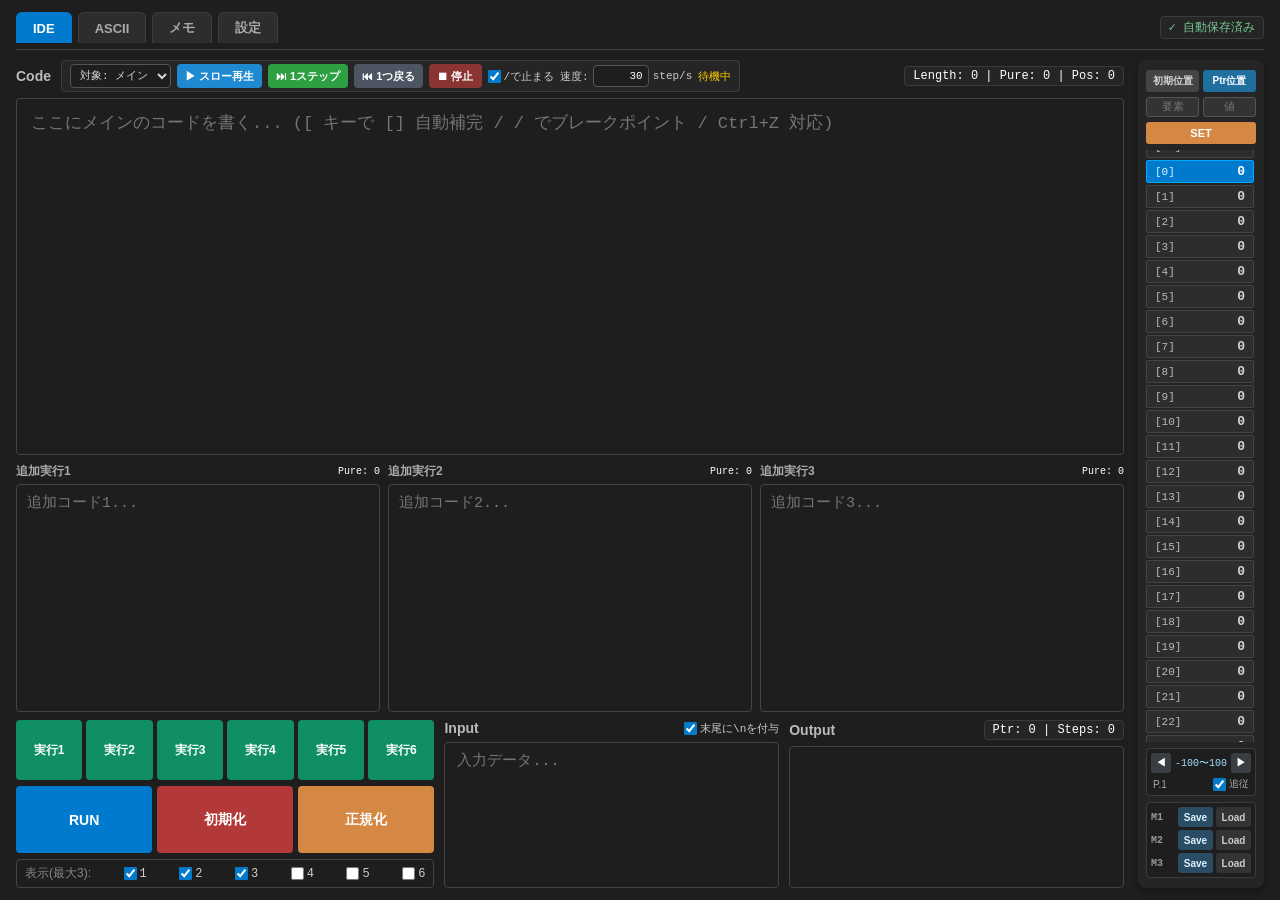
==== commit ac9a9e7b: "Add files via upload" ====
--- a/index.html
+++ b/index.html
@@ -3,156 +3,147 @@
 <head>
     <meta charset="UTF-8">
     <meta name="viewport" content="width=device-width, initial-scale=1.0">
-    <title>Brainfuck Tester</title>
-    <style>
-        /* VS Code風のフォントを定義 */
-        :root {
-            --vscode-font: Menlo, Monaco, Consolas, "Courier New", monospace;
-        }
-
-        body { font-family: sans-serif; margin: 0; padding: 20px; background-color: #1e1e1e; color: #d4d4d4; height: 100vh; box-sizing: border-box; }
-        .container { display: flex; width: 100%; height: calc(100% - 40px); gap: 20px; }
-        .left-pane { flex: 1; display: flex; flex-direction: column; }
-        .right-pane { width: 110px; flex-shrink: 0; display: flex; flex-direction: column; background: #252526; padding: 15px 10px; border-radius: 8px; box-shadow: 0 4px 6px rgba(0,0,0,0.3); }
-        .editor-container { position: relative; background-color: #1e1e1e; border: 1px solid #444; border-radius: 4px; display: flex; flex-direction: column; }
-        .editor-container:focus-within { border-color: #007acc; }
-        #code-container { flex: 4; margin-bottom: 10px; }
-        
-        .highlight-layer, .code-textarea { position: absolute; top: 0; left: 0; width: 100%; height: 100%; padding: 15px; box-sizing: border-box; font-family: var(--vscode-font); font-size: 18px; line-height: 1.5; margin: 0; border: none; overflow-y: auto; white-space: pre-wrap; word-break: break-all; }
-        .highlight-layer { color: #d4d4d4; pointer-events: none; }
-        .code-textarea { background: transparent; color: transparent; caret-color: #d4d4d4; resize: none; outline: none; }
-        
-        .sub-editor-container { flex: 1; }
-        .sub-editor-container .highlight-layer, 
-        .sub-editor-container .code-textarea { font-size: 18px; padding: 10px 15px; }
-        
-        #input-data { flex: 1; resize: none; padding: 10px 15px; font-family: var(--vscode-font); font-size: 14px; background-color: #1e1e1e; color: #d4d4d4; border: 1px solid #444; border-radius: 4px; line-height: 1.5; box-sizing: border-box; width: 100%; margin: 0; }
-        #input-data:focus { outline: none; border-color: #007acc; }
-        
-        .middle-controls { display: flex; gap: 10px; flex: 1.5; margin-bottom: 15px; }
-        .middle-box { flex: 1; display: flex; flex-direction: column; transition: all 0.3s; }
-        
-        .hidden { display: none !important; }
-        
-        .bottom-controls { display: flex; gap: 10px; flex-shrink: 0; min-height: 180px; }
-        
-        .controls-column { flex: 1.2; display: flex; flex-direction: column; gap: 10px; }
-        
-        .sub-btn-group { display: grid; grid-template-columns: repeat(6, 1fr); gap: 5px; flex: 1; }
-        .main-btn-group { display: grid; grid-template-columns: repeat(3, 1fr); gap: 5px; flex: 1; }
-        
-        button { font-size: 16px; font-weight: bold; cursor: pointer; background-color: #007acc; color: white; border: none; border-radius: 4px; transition: background-color 0.2s; margin: 0; width: 100%; height: 100%; min-height: 45px; }
-        button:hover { background-color: #005f9e; }
-        
-        button.sub-btn { background-color: #0f8f62; font-size: 13px; padding: 0; white-space: nowrap; }
-        button.sub-btn:hover { background-color: #0b6b49; }
-        
-        button.init-btn { background-color: #b33939; }
-        button.init-btn:hover { background-color: #8b2c2c; }
-        button.norm-btn { background-color: #d48844; }
-        button.norm-btn:hover { background-color: #b36e32; }
-        
-        /* 初期位置ボタンをさらに小さくして1行に収める */
-        button.reset-scroll-btn { flex: none; font-size: 9px; font-weight: normal; padding: 2px 4px; background-color: #444; color: #d4d4d4; border-radius: 3px; min-height: auto; width: auto; height: auto; margin-left: auto; white-space: nowrap; }
-        button.reset-scroll-btn:hover { background-color: #555; }
-        
-        .checkbox-group { display: flex; justify-content: space-between; align-items: center; background: #1e1e1e; border: 1px solid #444; border-radius: 4px; padding: 8px 10px; font-size: 13px; color: #ccc; }
-        .checkbox-group label { display: flex; align-items: center; gap: 4px; cursor: pointer; font-family: var(--vscode-font); }
-        .checkbox-group input { margin: 0; cursor: pointer; accent-color: #007acc; width: 14px; height: 14px; }
-
-        .input-wrapper { flex: 1; display: flex; flex-direction: column; }
-        .output-wrapper { flex: 1; display: flex; flex-direction: column; } 
-        
-        .pane-header { display: flex; justify-content: space-between; align-items: baseline; margin-bottom: 8px; }
-        .pane-header h3 { margin: 0; font-size: 16px; color: #bbb; }
-        h3 { margin-top: 0; margin-bottom: 8px; font-size: 16px; color: #bbb; }
-        .output-header h3 { font-size: 14px; }
-        
-        .stats { font-size: 12px; color: #888; font-family: var(--vscode-font); }
-        .output-area { font-family: var(--vscode-font); flex: 1; background: #1e1e1e; padding: 10px 15px; border: 1px solid #444; border-radius: 4px; font-size: 16px; white-space: pre-wrap; overflow-y: auto; word-break: break-all; margin: 0; }
-        
-        /* メモリ操作UI用のスタイル微調整 */
-        .memory-header { display: flex; flex-direction: column; gap: 8px; margin-bottom: 10px; }
-        .memory-header-top { display: flex; justify-content: space-between; align-items: center; gap: 2px; }
-        .memory-inputs { display: flex; gap: 5px; }
-        
-        .memory-inputs input[type="number"]::-webkit-outer-spin-button,
-        .memory-inputs input[type="number"]::-webkit-inner-spin-button { -webkit-appearance: none; margin: 0; }
-        .memory-inputs input[type="number"] { -moz-appearance: textfield; }
-        
-        /* 入力欄の文字サイズも縮小 */
-        .memory-inputs input { flex: 1; width: 0; background: #333; color: #d4d4d4; border: 1px solid #555; border-radius: 3px; font-family: var(--vscode-font); font-size: 11px; padding: 2px; text-align: center; }
-        .memory-inputs input:focus { outline: none; border-color: #007acc; }
-        
-        button.set-mem-btn { background-color: #d48844; font-size: 11px; min-height: 22px; padding: 2px 0; border-radius: 3px; }
-        button.set-mem-btn:hover { background-color: #b36e32; }
-
-        .memory-container { display: flex; flex-direction: column; gap: 2px; flex: 1; overflow-y: auto; padding-right: 2px; position: relative; scroll-behavior: smooth; }
-        .memory-cell { width: 100%; min-height: 24px; display: flex; align-items: center; justify-content: space-between; box-sizing: border-box; padding: 0 5px; border: 1px solid #555; background-color: #333; font-family: var(--vscode-font); border-radius: 2px; transition: background-color 0.3s; }
-        .memory-cell.active { background-color: #007acc; border-color: #00a8ff; color: white; }
-        .cell-index { color: #ccc; font-size: 10px; font-family: var(--vscode-font); }
-        .memory-cell.active .cell-index { color: #cce4f7; }
-        .cell-value { font-size: 14px; font-weight: bold; }
-    </style>
+    <title>Brainfuck Tester Pro</title>
+    <link rel="stylesheet" href="style.css">
 </head>
 <body>
-    <div class="container">
-        <!-- 左側 -->
+
+    <!-- 上部仮想タブバー -->
+    <div class="top-navbar">
+        <div class="tab-group">
+            <button id="tab-btn-ide" class="tab-btn active" onclick="switchTab('ide')">IDE</button>
+            <button id="tab-btn-ascii" class="tab-btn" onclick="switchTab('ascii')">ASCII</button>
+            <button id="tab-btn-memo" class="tab-btn" onclick="switchTab('memo')">メモ</button>
+            <button id="tab-btn-settings" class="tab-btn" onclick="switchTab('settings')">設定</button>
+        </div>
+        <div class="top-right-status">
+            <span id="autosave-status" class="autosave-badge">✓ 自動保存済み</span>
+        </div>
+    </div>
+
+    <!-- ==========================================
+         タブ1: メインIDE画面
+         ========================================== -->
+    <div id="view-ide" class="tab-view">
+        <!-- 左側ペイン -->
         <div class="left-pane">
             <div class="pane-header">
-                <h3>Code</h3>
-                <span id="code-stats" class="stats">Length: 0 | Pos: 0</span>
-            </div>
+                <div style="display: flex; align-items: center; gap: 10px; flex-wrap: wrap;">
+                    <h3>Code</h3>
+                    <!-- ステップ実行＆スロー再生コントロール -->
+                    <div class="header-debug-bar">
+                        <select id="debug-target" class="debug-target-select" onchange="stopDebugSession()" title="ステップ実行・スロー再生の対象">
+                            <option value="main">対象: メイン</option>
+                            <option value="sub1">対象: 追加1</option>
+                            <option value="sub2">対象: 追加2</option>
+                            <option value="sub3">対象: 追加3</option>
+                            <option value="sub4">対象: 追加4</option>
+                            <option value="sub5">対象: 追加5</option>
+                            <option value="sub6">対象: 追加6</option>
+                        </select>
+                        <button id="btn-slow-play" class="debug-btn play-btn" onclick="toggleSlowPlay()">▶ スロー再生</button>
+                        <button id="btn-step-fwd" class="debug-btn step-btn" onclick="stepForward()">⏭ 1ステップ</button>
+                        <button id="btn-step-back" class="debug-btn back-btn" onclick="stepBackward()" title="直前のステップに戻す">⏮ 1つ戻る</button>
+                        <button id="btn-debug-stop" class="debug-btn stop-btn" onclick="stopDebugSession()">⏹ 停止</button>
+                        <label class="inline-chk" style="font-size: 11px; color: #ccc;" title="コード内の / に到達した時点で一時停止します">
+                            <input type="checkbox" id="chk-stop-slash" checked onchange="saveStateToStorage()"> /で止まる
+                        </label>
+                        <div class="speed-control">
+                            <span>速度:</span>
+                            <input type="number" id="debug-speed" min="1" max="100000" value="30" oninput="updateSpeedLabel()" title="1秒あたりの実行ステップ数">
+                            <span>step/s</span>
+                        </div>
+                        <div id="debug-status" class="debug-status-text">待機中</div>
+                    </div>
+                </div>
+                <span id="code-stats" class="stats">Length: 0 | Pure: 0 | Pos: 0</span>
+            </div>
+
+            <!-- メインコードエディタ -->
             <div id="code-container" class="editor-container">
-                <div id="code-highlight" class="highlight-layer"></div>
-                <textarea id="code" class="code-textarea" spellcheck="false" placeholder="ここにメインのコードを書く..."></textarea>
-            </div>
-            
+                <div class="editor-inner">
+                    <div id="code-highlight" class="highlight-layer"></div>
+                    <textarea id="code" class="code-textarea" spellcheck="false" placeholder="ここにメインのコードを書く... ([ キーで [] 自動補完 / / でブレークポイント / Ctrl+Z 対応)"></textarea>
+                </div>
+            </div>
+
+            <!-- 追加実行枠 1〜6 -->
             <div class="middle-controls">
                 <div class="middle-box" id="box-sub1">
-                    <h3>追加実行1</h3>
+                    <div class="sub-header">
+                        <h3>追加実行1</h3>
+                        <span id="sub-code1-stat" class="sub-pure-stat">Pure: 0</span>
+                    </div>
                     <div id="sub-code1-container" class="editor-container sub-editor-container">
-                        <div id="sub-code1-highlight" class="highlight-layer"></div>
-                        <textarea id="sub-code1" class="code-textarea" spellcheck="false" placeholder="追加コード1..."></textarea>
+                        <div class="editor-inner">
+                            <div id="sub-code1-highlight" class="highlight-layer"></div>
+                            <textarea id="sub-code1" class="code-textarea" spellcheck="false" placeholder="追加コード1..."></textarea>
+                        </div>
                     </div>
                 </div>
                 <div class="middle-box" id="box-sub2">
-                    <h3>追加実行2</h3>
+                    <div class="sub-header">
+                        <h3>追加実行2</h3>
+                        <span id="sub-code2-stat" class="sub-pure-stat">Pure: 0</span>
+                    </div>
                     <div id="sub-code2-container" class="editor-container sub-editor-container">
-                        <div id="sub-code2-highlight" class="highlight-layer"></div>
-                        <textarea id="sub-code2" class="code-textarea" spellcheck="false" placeholder="追加コード2..."></textarea>
+                        <div class="editor-inner">
+                            <div id="sub-code2-highlight" class="highlight-layer"></div>
+                            <textarea id="sub-code2" class="code-textarea" spellcheck="false" placeholder="追加コード2..."></textarea>
+                        </div>
                     </div>
                 </div>
                 <div class="middle-box" id="box-sub3">
-                    <h3>追加実行3</h3>
+                    <div class="sub-header">
+                        <h3>追加実行3</h3>
+                        <span id="sub-code3-stat" class="sub-pure-stat">Pure: 0</span>
+                    </div>
                     <div id="sub-code3-container" class="editor-container sub-editor-container">
-                        <div id="sub-code3-highlight" class="highlight-layer"></div>
-                        <textarea id="sub-code3" class="code-textarea" spellcheck="false" placeholder="追加コード3..."></textarea>
+                        <div class="editor-inner">
+                            <div id="sub-code3-highlight" class="highlight-layer"></div>
+                            <textarea id="sub-code3" class="code-textarea" spellcheck="false" placeholder="追加コード3..."></textarea>
+                        </div>
                     </div>
                 </div>
                 <div class="middle-box hidden" id="box-sub4">
-                    <h3>追加実行4</h3>
+                    <div class="sub-header">
+                        <h3>追加実行4</h3>
+                        <span id="sub-code4-stat" class="sub-pure-stat">Pure: 0</span>
+                    </div>
                     <div id="sub-code4-container" class="editor-container sub-editor-container">
-                        <div id="sub-code4-highlight" class="highlight-layer"></div>
-                        <textarea id="sub-code4" class="code-textarea" spellcheck="false" placeholder="追加コード4..."></textarea>
+                        <div class="editor-inner">
+                            <div id="sub-code4-highlight" class="highlight-layer"></div>
+                            <textarea id="sub-code4" class="code-textarea" spellcheck="false" placeholder="追加コード4..."></textarea>
+                        </div>
                     </div>
                 </div>
                 <div class="middle-box hidden" id="box-sub5">
-                    <h3>追加実行5</h3>
+                    <div class="sub-header">
+                        <h3>追加実行5</h3>
+                        <span id="sub-code5-stat" class="sub-pure-stat">Pure: 0</span>
+                    </div>
                     <div id="sub-code5-container" class="editor-container sub-editor-container">
-                        <div id="sub-code5-highlight" class="highlight-layer"></div>
-                        <textarea id="sub-code5" class="code-textarea" spellcheck="false" placeholder="追加コード5..."></textarea>
+                        <div class="editor-inner">
+                            <div id="sub-code5-highlight" class="highlight-layer"></div>
+                            <textarea id="sub-code5" class="code-textarea" spellcheck="false" placeholder="追加コード5..."></textarea>
+                        </div>
                     </div>
                 </div>
                 <div class="middle-box hidden" id="box-sub6">
-                    <h3>追加実行6</h3>
+                    <div class="sub-header">
+                        <h3>追加実行6</h3>
+                        <span id="sub-code6-stat" class="sub-pure-stat">Pure: 0</span>
+                    </div>
                     <div id="sub-code6-container" class="editor-container sub-editor-container">
-                        <div id="sub-code6-highlight" class="highlight-layer"></div>
-                        <textarea id="sub-code6" class="code-textarea" spellcheck="false" placeholder="追加コード6..."></textarea>
-                    </div>
-                </div>
-            </div>
-            
+                        <div class="editor-inner">
+                            <div id="sub-code6-highlight" class="highlight-layer"></div>
+                            <textarea id="sub-code6" class="code-textarea" spellcheck="false" placeholder="追加コード6..."></textarea>
+                        </div>
+                    </div>
+                </div>
+            </div>
+
+            <!-- 下部コントロール・Input・Output -->
             <div class="bottom-controls">
                 <div class="controls-column">
                     <div class="sub-btn-group">
@@ -165,8 +156,8 @@
                     </div>
                     <div class="main-btn-group">
                         <button onclick="runMain()">RUN</button>
+                        <button class="init-btn" onclick="resetEngine()">初期化</button>
                         <button class="norm-btn" onclick="normalizeCode()">正規化</button>
-                        <button class="init-btn" onclick="resetEngine()">初期化</button>
                     </div>
                     <div class="checkbox-group">
                         <span style="color: #888;">表示(最大3):</span>
@@ -178,14 +169,17 @@
                         <label><input type="checkbox" id="chk-sub6" class="sub-chk" value="6"> 6</label>
                     </div>
                 </div>
-                
+
                 <div class="input-wrapper">
                     <div class="pane-header">
                         <h3>Input</h3>
-                    </div>
-                    <textarea id="input-data" spellcheck="false" placeholder="入力データ..."></textarea>
-                </div>
-                
+                        <label class="inline-chk" style="font-size: 11px; color: #ccc;" title="ONの場合、入力データの末尾に自動で改行(\n, ASCII 10)を追加します">
+                            <input type="checkbox" id="chk-input-newline" checked onchange="saveStateToStorage()"> 末尾に\nを付与
+                        </label>
+                    </div>
+                    <textarea id="input-data" spellcheck="false" placeholder="入力データ..." oninput="saveStateToStorage()"></textarea>
+                </div>
+
                 <div class="output-wrapper">
                     <div class="pane-header output-header">
                         <h3>Output</h3>
@@ -196,412 +190,229 @@
             </div>
         </div>
 
-        <!-- 右側 -->
+        <!-- 右側ペイン（上部操作 → メモリ → ページ番号系 → セーブ系） -->
         <div class="right-pane">
             <div class="memory-header">
                 <div class="memory-header-top">
-                    <!-- 文字サイズを11pxにして1行に収める -->
-                    <div style="font-size: 11px; color: #888; font-weight: bold; white-space: nowrap;">メモリ操作</div>
-                    <button class="reset-scroll-btn" onclick="resetMemoryScroll()">初期位置</button>
+                    <button class="reset-scroll-btn" onclick="resetMemoryScroll()" title="アドレス 0 の位置へ移動">初期位置</button>
+                    <button class="ptr-jump-btn" onclick="jumpToPointer()" title="現在のポインタ位置へ移動">Ptr位置</button>
                 </div>
                 <div class="memory-inputs">
                     <input type="number" id="manual-mem-addr" placeholder="要素" title="要素番号(アドレス)">
                     <input type="number" id="manual-mem-val" placeholder="値" title="値 (0-255)">
                 </div>
-                <button class="set-mem-btn" onclick="setManualMemory()">SET</button>
-            </div>
+                <button class="set-mem-btn" style="width: 100%;" onclick="setManualMemory()">SET</button>
+            </div>
+
+            <!-- 1. メモリ本体 -->
             <div id="memory" class="memory-container"></div>
+
+            <!-- 2. ページ番号系 -->
+            <div class="memory-pagination">
+                <div class="page-nav-row">
+                    <button class="page-btn" onclick="changeMemoryPage(-1)" title="前のページ">◀</button>
+                    <span id="mem-page-label" class="page-label">-100〜100</span>
+                    <button class="page-btn" onclick="changeMemoryPage(1)" title="次のページ">▶</button>
+                </div>
+                <div style="display: flex; justify-content: space-between; align-items: center; font-size: 10px; color: #aaa; padding: 0 2px;">
+                    <span id="mem-page-num">P.1</span>
+                    <label class="inline-chk" title="ONの時のみポインタ移動時のメモリ追従と、スロー再生・ステップ実行中のCode自動スクロールを行います">
+                        <input type="checkbox" id="chk-mem-autofollow" checked onchange="saveStateToStorage()"> 追従
+                    </label>
+                </div>
+            </div>
+
+            <!-- 3. セーブ系 (3スロット) -->
+            <div class="mem-slots">
+                <div id="mem-slot-row-1" class="mem-slot-row">
+                    <span class="slot-label">M1</span>
+                    <button class="slot-btn save-btn" onclick="saveMemorySlot(1)" title="現在のメモリをスロット1にセーブ">Save</button>
+                    <button id="btn-load-slot-1" class="slot-btn load-btn" onclick="loadMemorySlot(1)" title="スロット1のメモリをロード">Load</button>
+                </div>
+                <div id="mem-slot-row-2" class="mem-slot-row">
+                    <span class="slot-label">M2</span>
+                    <button class="slot-btn save-btn" onclick="saveMemorySlot(2)" title="現在のメモリをスロット2にセーブ">Save</button>
+                    <button id="btn-load-slot-2" class="slot-btn load-btn" onclick="loadMemorySlot(2)" title="スロット2のメモリをロード">Load</button>
+                </div>
+                <div id="mem-slot-row-3" class="mem-slot-row">
+                    <span class="slot-label">M3</span>
+                    <button class="slot-btn save-btn" onclick="saveMemorySlot(3)" title="現在のメモリをスロット3にセーブ">Save</button>
+                    <button id="btn-load-slot-3" class="slot-btn load-btn" onclick="loadMemorySlot(3)" title="スロット3のメモリをロード">Load</button>
+                </div>
+            </div>
         </div>
     </div>
 
-    <script>
-        const bracketColors = [
-            '#4ea8de', // 1重: 青系
-            '#40c463', // 2重: 緑系
-            '#d48844', // 3重: オレンジ系
-            '#d4c428', // 4重: マスタードイエロー
-            '#ff77cc', // 5重: ピンク
-            '#9999ff', // 6重: 青紫色
-            '#00ffff', // 7重: 明るい水色
-            '#ffffff'  // 8重: 真っ白
-        ];
-
-        function escapeHtml(str) {
-            return str.replace(/&/g, '&amp;').replace(/</g, '&lt;').replace(/>/g, '&gt;');
-        }
-
-        function highlightBrackets(text, cursorPos = -1) {
-            const unmatched = new Set();
-            const stack = [];
-            for (let i = 0; i < text.length; i++) {
-                if (text[i] === '[') stack.push(i);
-                else if (text[i] === ']') {
-                    if (stack.length === 0) unmatched.add(i);
-                    else stack.pop();
-                }
-            }
-            for (let index of stack) unmatched.add(index);
-
-            let targetIdx = -1;
-            let matchIdx = -1;
-            
-            if (cursorPos > 0 && (text[cursorPos - 1] === '[' || text[cursorPos - 1] === ']')) {
-                targetIdx = cursorPos - 1;
-            }
-
-            if (targetIdx !== -1 && !unmatched.has(targetIdx)) {
-                let d = 0;
-                if (text[targetIdx] === '[') {
-                    for (let i = targetIdx; i < text.length; i++) {
-                        if (text[i] === '[') d++;
-                        else if (text[i] === ']') d--;
-                        if (d === 0) { matchIdx = i; break; }
-                    }
-                } else {
-                    for (let i = targetIdx; i >= 0; i--) {
-                        if (text[i] === ']') d++;
-                        else if (text[i] === '[') d--;
-                        if (d === 0) { matchIdx = i; break; }
-                    }
-                }
-            }
-
-            let result = '';
-            let depth = 0;
-            for (let i = 0; i < text.length; i++) {
-                const char = text[i];
-                
-                let isGlow = (i === targetIdx || i === matchIdx);
-                let glowCSS = isGlow ? ' outline: 1px solid rgba(255,255,255,0.4); background-color: rgba(255,255,255,0.1); border-radius: 2px;' : '';
-
-                if (char === '[') {
-                    if (unmatched.has(i)) result += `<span style="color: #ff4d4d; font-weight: bold; background-color: rgba(255,0,0,0.2);${glowCSS}">[</span>`;
-                    else {
-                        result += `<span style="color: ${bracketColors[depth % bracketColors.length]}; font-weight: bold;${glowCSS}">[</span>`;
-                        depth++;
-                    }
-                } else if (char === ']') {
-                    if (unmatched.has(i)) result += `<span style="color: #ff4d4d; font-weight: bold; background-color: rgba(255,0,0,0.2);${glowCSS}">]</span>`;
-                    else {
-                        depth = Math.max(0, depth - 1);
-                        result += `<span style="color: ${bracketColors[depth % bracketColors.length]}; font-weight: bold;${glowCSS}">]</span>`;
-                    }
-                } else if (char === '<' || char === '>') {
-                    result += `<span style="color: #00a8ff; font-weight: bold;">${escapeHtml(char)}</span>`;
-                } else {
-                    result += escapeHtml(char);
-                }
-            }
-            if (text.endsWith('\n')) result += ' ';
-            return result;
-        }
-
-        function updateCodeStats() {
-            const textarea = document.getElementById('code');
-            const stats = document.getElementById('code-stats');
-            if (textarea && stats) {
-                stats.innerText = `Length: ${textarea.value.length} | Pos: ${textarea.selectionStart}`;
-            }
-        }
-
-        function setupEditor(id) {
-            const textarea = document.getElementById(id);
-            const highlightDiv = document.getElementById(id + '-highlight');
-            
-            const update = () => {
-                highlightDiv.innerHTML = highlightBrackets(textarea.value, textarea.selectionStart);
-                if (id === 'code') updateCodeStats();
-            };
-
-            textarea.addEventListener('input', update);
-            textarea.addEventListener('keyup', update);
-            textarea.addEventListener('click', update);
-            textarea.addEventListener('focus', update);
-
-            textarea.addEventListener('scroll', () => {
-                highlightDiv.scrollTop = textarea.scrollTop;
-                highlightDiv.scrollLeft = textarea.scrollLeft;
-            });
-
-            textarea.addEventListener('keydown', function(e) {
-                if (e.key === 'Tab') {
-                    e.preventDefault();
-                    const start = this.selectionStart;
-                    const end = this.selectionEnd;
-                    const val = this.value;
-                    
-                    this.value = val.substring(0, start) + '    ' + val.substring(end);
-                    this.selectionStart = this.selectionEnd = start + 4;
-                    update();
-                } else if (e.key === '[') {
-                    e.preventDefault();
-                    const start = this.selectionStart;
-                    const end = this.selectionEnd;
-                    const val = this.value;
-                    
-                    this.value = val.substring(0, start) + '[]' + val.substring(end);
-                    this.selectionStart = this.selectionEnd = start + 1;
-                    update();
-                }
-            });
-            
-            update(); 
-        }
-
-        function initCheckboxes() {
-            const checkboxes = document.querySelectorAll('.sub-chk');
-            checkboxes.forEach(chk => {
-                chk.addEventListener('change', function() {
-                    const checkedCount = document.querySelectorAll('.sub-chk:checked').length;
-                    
-                    if (checkedCount > 3) {
-                        alert('画面スペースの都合上、同時に表示できる追加実行枠は最大3つまでです。\n（※非表示にしても内容は保持されます）');
-                        this.checked = false;
-                        return;
-                    }
-                    updateVisibility();
-                });
-            });
-            updateVisibility();
-        }
-
-        function updateVisibility() {
-            for (let i = 1; i <= 6; i++) {
-                const chk = document.getElementById('chk-sub' + i);
-                const box = document.getElementById('box-sub' + i);
-                if (chk && box) {
-                    if (chk.checked) {
-                        box.classList.remove('hidden');
-                    } else {
-                        box.classList.add('hidden');
-                    }
-                }
-            }
-        }
-
-        let memory = {};
-        let ptr = 0;
-        let lastPtr = 0;
-        let inputPtr = 0;
-        let totalSteps = 0;
-
-        function getMem(p) { return memory[p] || 0; }
-        function setMem(p, v) { memory[p] = v & 255; }
-
-        function initMemoryDOM() {
-            const memoryDiv = document.getElementById('memory');
-            let htmlString = '';
-            for (let i = -100; i < 10000; i++) {
-                const activeClass = i === 0 ? ' active' : '';
-                htmlString += `
-                    <div id="cell-${i}" class="memory-cell${activeClass}">
-                        <span class="cell-index">[${i}]</span>
-                        <span class="cell-value">0</span>
-                    </div>`;
-            }
-            memoryDiv.innerHTML = htmlString;
-        }
-
-        function resetMemoryScroll() {
-            const memoryDiv = document.getElementById('memory');
-            const cellZero = document.getElementById('cell-0');
-            if (cellZero) memoryDiv.scrollTop = cellZero.offsetTop - 10;
-        }
-
-        function setManualMemory() {
-            let addrInput = document.getElementById('manual-mem-addr').value;
-            let valInput = document.getElementById('manual-mem-val').value;
-
-            if (addrInput === '' || valInput === '') return;
-
-            let addr = parseInt(addrInput, 10);
-            let val = parseInt(valInput, 10);
-
-            if (isNaN(addr) || isNaN(val)) return;
-
-            val = val & 255;
-            setMem(addr, val);
-
-            let cell = document.getElementById('cell-' + addr);
-            if (cell) {
-                cell.querySelector('.cell-value').innerText = val;
-                cell.scrollIntoView({ behavior: 'smooth', block: 'center' });
-                
-                let origBg = cell.style.backgroundColor;
-                cell.style.backgroundColor = '#d48844';
-                setTimeout(() => {
-                    cell.style.backgroundColor = origBg;
-                }, 300);
-            } else {
-                if(addr < -100 || addr >= 10000) {
-                    alert(`要素番号 ${addr} は画面の表示範囲(-100〜9999)外ですが、内部メモリにはセットされました。`);
-                }
-            }
-        }
-
-        function parseBrackets(code) {
-            let map = {};
-            let stack = [];
-            for (let i = 0; i < code.length; i++) {
-                if (code[i] === '[') stack.push(i);
-                else if (code[i] === ']') {
-                    if (stack.length === 0) throw new Error("構文エラー: 対応する '[' がありません");
-                    let start = stack.pop();
-                    map[start] = i;
-                    map[i] = start;
-                }
-            }
-            if (stack.length > 0) throw new Error("構文エラー: 対応する ']' がありません");
-            return map;
-        }
-
-        function executeBrainfuck(rawCode) {
-            let codeObjects = [];
-            for (let i = 0; i < rawCode.length; i++) {
-                if ("><+-.,[]".includes(rawCode[i])) {
-                    codeObjects.push({ cmd: rawCode[i], origIdx: i });
-                }
-            }
-
-            let codeStr = codeObjects.map(o => o.cmd).join('');
-            let jumpMap;
-            try {
-                jumpMap = parseBrackets(codeStr);
-            } catch (e) {
-                return "\n" + e.message;
-            }
-
-            let pc = 0;
-            let outputText = "";
-            let steps = 0;
-            const MAX_STEPS = 200000000; 
-            const inputData = document.getElementById('input-data').value + '\n';
-
-            while (pc < codeStr.length) {
-                if (steps++ > MAX_STEPS) {
-                    let origPos = codeObjects[pc] ? codeObjects[pc].origIdx + 1 : rawCode.length;
-                    outputText += `\n[Error] 実行ステップ数が2億回を超過したため強制終了しました。(Codeの純粋命令目: ${pc + 1}番目 / コメント含む全体: ${origPos}文字目)`;
-                    break;
-                }
-
-                if (ptr === 50000 || ptr === -50000) {
-                    let origPos = codeObjects[pc] ? codeObjects[pc].origIdx + 1 : rawCode.length;
-                    outputText += `\n[Error] ポインタが限界値(${ptr})に達したため安全のために強制終了しました。(Codeの純粋命令目: ${pc + 1}番目 / コメント含む全体: ${origPos}文字目)`;
-                    break;
-                }
-
-                let currentObj = codeObjects[pc];
-                let cmd = currentObj.cmd;
-
-                switch (cmd) {
-                    case '>': ptr++; break;
-                    case '<': ptr--; break;
-                    case '+': setMem(ptr, getMem(ptr) + 1); break;
-                    case '-': setMem(ptr, getMem(ptr) - 1); break;
-                    case '.': 
-                        outputText += String.fromCharCode(getMem(ptr)); 
-                        break;
-                    case ',':
-                        if (inputPtr < inputData.length) {
-                            setMem(ptr, inputData.charCodeAt(inputPtr++));
-                        } else {
-                            setMem(ptr, 255);
-                        }
-                        break;
-                    case '[':
-                        if (getMem(ptr) === 0) pc = jumpMap[pc];
-                        break;
-                    case ']':
-                        if (getMem(ptr) !== 0) pc = jumpMap[pc];
-                        break;
-                }
-                pc++;
-            }
-
-            totalSteps += steps;
-            return outputText;
-        }
-
-        function updateUI(newOutput, isAppend) {
-            const outDiv = document.getElementById('output');
-            if (isAppend) {
-                outDiv.innerText += newOutput;
-            } else {
-                outDiv.innerText = newOutput;
-            }
-            
-            document.getElementById('exec-stats').innerText = `Ptr: ${ptr} | Steps: ${totalSteps}`;
-
-            let oldCell = document.getElementById('cell-' + lastPtr);
-            if (oldCell) oldCell.classList.remove('active');
-
-            let newCell = document.getElementById('cell-' + ptr);
-            if (newCell) {
-                newCell.classList.add('active');
-                newCell.scrollIntoView({ behavior: 'smooth', block: 'center' });
-            }
-            lastPtr = ptr;
-
-            for (let p in memory) {
-                let cell = document.getElementById('cell-' + p);
-                if (cell) {
-                    cell.querySelector('.cell-value').innerText = memory[p];
-                }
-            }
-        }
-
-        function resetEngine() {
-            memory = {};
-            ptr = 0;
-            inputPtr = 0;
-            totalSteps = 0;
-            
-            document.querySelectorAll('.cell-value').forEach(el => el.innerText = '0');
-            
-            let oldCell = document.getElementById('cell-' + lastPtr);
-            if (oldCell) oldCell.classList.remove('active');
-            
-            let zeroCell = document.getElementById('cell-0');
-            if (zeroCell) zeroCell.classList.add('active');
-            lastPtr = 0;
-
-            document.getElementById('output').innerText = '';
-            document.getElementById('exec-stats').innerText = `Ptr: 0 | Steps: 0`;
-            resetMemoryScroll();
-        }
-
-        function runMain() {
-            resetEngine();
-            let code = document.getElementById('code').value;
-            let output = executeBrainfuck(code);
-            updateUI(output, false);
-        }
-
-        function runSub(num) {
-            let code = document.getElementById('sub-code' + num).value;
-            let output = executeBrainfuck(code);
-            updateUI(output, true);
-        }
-
-        function normalizeCode() {
-            let rawCode = document.getElementById('code').value;
-            let pureCode = rawCode.replace(/[^><+\-.,\[\]]/g, '');
-            document.getElementById('output').innerText = pureCode;
-            document.getElementById('exec-stats').innerText = `正規化完了 (長さ: ${pureCode.length}文字)`;
-        }
-
-        window.onload = function() {
-            initMemoryDOM();
-            resetMemoryScroll();
-            setupEditor('code');
-            
-            for (let i = 1; i <= 6; i++) {
-                setupEditor('sub-code' + i);
-            }
-            
-            initCheckboxes();
-            updateCodeStats(); 
-        };
-    </script>
+    <!-- ==========================================
+         タブ2: ASCII (左: ASCII一覧 / 右: 文字列 → ASCII)
+         ========================================== -->
+    <div id="view-ascii" class="tab-view hidden">
+        <div class="ascii-tab-container">
+            <div class="ascii-column">
+                <h3>ASCII一覧</h3>
+                <div id="ascii-table-grid" class="vertical-list"></div>
+            </div>
+
+            <div class="ascii-column">
+                <h3>文字列 → ASCII</h3>
+                <input type="text" id="ascii-inspector-input" class="ascii-input" placeholder="文字列を入力..." value="Hello!" oninput="updateAsciiInspector()">
+                <div id="ascii-breakdown" class="vertical-list"></div>
+            </div>
+        </div>
+    </div>
+
+    <!-- ==========================================
+         タブ3: メモ (自由記述メモ帳)
+         ========================================== -->
+    <div id="view-memo" class="tab-view hidden">
+        <div class="memo-tab-container">
+            <div class="pane-header">
+                <h3>メモ</h3>
+                <span id="memo-stats" class="stats">Length: 0 | Lines: 1</span>
+            </div>
+            <textarea id="memo-data" spellcheck="false" placeholder="自由にメモを書けます（各アドレスの役割、変数の設計、アルゴリズムの下書きなど。自動保存されます）"></textarea>
+        </div>
+    </div>
+
+    <!-- ==========================================
+         タブ4: 設定 (文字サイズ / スクショ用ウィンドウ / 一括削除)
+         ========================================== -->
+    <div id="view-settings" class="tab-view hidden">
+        <div class="settings-container">
+
+            <!-- 1. 文字サイズ設定カード -->
+            <div class="settings-card">
+                <h3>文字サイズ設定</h3>
+                <p class="settings-desc">数値を入力して「適用」ボタンを押すと反映されます（範囲外の値は最小値10px〜最大値36pxに自動調整されます）。</p>
+
+                <div class="setting-row">
+                    <label for="setting-main-font">メイン Code の文字サイズ (10〜36)</label>
+                    <div class="setting-control">
+                        <input type="range" id="setting-main-font-range" min="10" max="36" value="17" oninput="document.getElementById('setting-main-font').value = this.value">
+                        <input type="number" id="setting-main-font" min="10" max="36" value="17">
+                        <span>px</span>
+                    </div>
+                </div>
+
+                <div class="setting-row">
+                    <label for="setting-sub-font">追加実行 1〜6 の文字サイズ (10〜36)</label>
+                    <div class="setting-control">
+                        <input type="range" id="setting-sub-font-range" min="10" max="36" value="15" oninput="document.getElementById('setting-sub-font').value = this.value">
+                        <input type="number" id="setting-sub-font" min="10" max="36" value="15">
+                        <span>px</span>
+                    </div>
+                </div>
+
+                <div class="setting-row">
+                    <label for="setting-io-font">Input / Output の文字サイズ (10〜36)</label>
+                    <div class="setting-control">
+                        <input type="range" id="setting-io-font-range" min="10" max="36" value="15" oninput="document.getElementById('setting-io-font').value = this.value">
+                        <input type="number" id="setting-io-font" min="10" max="36" value="15">
+                        <span>px</span>
+                    </div>
+                </div>
+
+                <div class="setting-row">
+                    <label for="setting-memo-font">メモ の文字サイズ (10〜36)</label>
+                    <div class="setting-control">
+                        <input type="range" id="setting-memo-font-range" min="10" max="36" value="15" oninput="document.getElementById('setting-memo-font').value = this.value">
+                        <input type="number" id="setting-memo-font" min="10" max="36" value="15">
+                        <span>px</span>
+                    </div>
+                </div>
+
+                <div class="setting-actions">
+                    <button class="secondary-btn" onclick="resetFontSizes()">デフォルトに戻す</button>
+                    <button class="primary-btn" onclick="applyFontSizeFromInputs()">適用</button>
+                </div>
+            </div>
+
+            <!-- 2. スクリーンショット用ビューア（別ウィンドウ表示） -->
+            <div class="settings-card">
+                <h3>スクリーンショット用 表示（別ウィンドウ）</h3>
+                <p class="settings-desc">CodeやOutputを読み取り専用（編集不可）で別ウィンドウに表示します。スクショ撮影に最適です。</p>
+
+                <div class="setting-row">
+                    <label for="screenshot-target">表示する対象</label>
+                    <select id="screenshot-target" class="settings-select">
+                        <option value="code">メイン Code</option>
+                        <option value="sub-code1">追加実行 1</option>
+                        <option value="sub-code2">追加実行 2</option>
+                        <option value="sub-code3">追加実行 3</option>
+                        <option value="sub-code4">追加実行 4</option>
+                        <option value="sub-code5">追加実行 5</option>
+                        <option value="sub-code6">追加実行 6</option>
+                        <option value="output">Output（出力結果）</option>
+                    </select>
+                </div>
+
+                <div class="setting-row">
+                    <label for="screenshot-mode">Codeの表示モード</label>
+                    <select id="screenshot-mode" class="settings-select">
+                        <option value="raw">そのまま表示（改行・コメント込み）</option>
+                        <option value="pure">純粋命令のみ抽出して表示</option>
+                    </select>
+                </div>
+
+                <div class="setting-actions">
+                    <button class="primary-btn" onclick="openScreenshotWindow()">別ウィンドウで表示</button>
+                </div>
+            </div>
+
+            <!-- 3. データ・コードの一括削除カード -->
+            <div class="settings-card danger-card">
+                <h3>コード・保存データの一括削除</h3>
+                <p class="settings-desc">新しいコードを書き始めるときに、自動保存されたコードやデータをまとめて消去できます。</p>
+
+                <div class="danger-btn-grid">
+                    <div class="danger-item">
+                        <div>
+                            <div class="danger-title">すべてのコードとInputを削除</div>
+                            <div class="danger-sub">メインCode・追加実行1〜6・Input・実行状態をすべて空にします（メモ・メモリセーブM1〜M3・設定は保持）。</div>
+                        </div>
+                        <button class="danger-btn" onclick="clearAllCodes()">全コード削除</button>
+                    </div>
+
+                    <div class="danger-item">
+                        <div>
+                            <div class="danger-title">メインCodeとInputのみ削除</div>
+                            <div class="danger-sub">追加実行1〜6やメモは残したまま、メインCodeとInputを空にします。</div>
+                        </div>
+                        <button class="warn-btn" onclick="clearMainCodeOnly()">メインのみ削除</button>
+                    </div>
+
+                    <div class="danger-item">
+                        <div>
+                            <div class="danger-title">追加実行1〜6のみすべて削除</div>
+                            <div class="danger-sub">メインCodeやメモは残したまま、追加実行1〜6のコードをすべて空にします。</div>
+                        </div>
+                        <button class="warn-btn" onclick="clearSubCodesOnly()">追加実行のみ削除</button>
+                    </div>
+
+                    <div class="danger-item">
+                        <div>
+                            <div class="danger-title">メモのみ削除</div>
+                            <div class="danger-sub">コードやメモリは残したまま、メモタブの内容だけを空にします。</div>
+                        </div>
+                        <button class="warn-btn" onclick="clearMemoOnly()">メモのみ削除</button>
+                    </div>
+
+                    <div class="danger-item">
+                        <div>
+                            <div class="danger-title">完全初期化（全データ消去）</div>
+                            <div class="danger-sub">すべてのコード・メモ・メモリセーブ(M1〜M3)・文字サイズ設定を含む全保存データを初期状態に戻します。</div>
+                        </div>
+                        <button class="danger-btn" onclick="factoryResetAll()">完全初期化</button>
+                    </div>
+                </div>
+            </div>
+
+        </div>
+    </div>
+
+    <!-- トースト通知エリア -->
+    <div id="toast-container"></div>
+
+    <script src="script.js"></script>
 </body>
 </html>
--- a/style.css
+++ b/style.css
@@ -0,0 +1,987 @@
+/* VS Code風のフォントとカラーテーマ定義 */
+:root {
+    --vscode-font: Menlo, Monaco, Consolas, "Courier New", monospace;
+    --bg-main: #1e1e1e;
+    --bg-panel: #252526;
+    --bg-header: #2d2d2d;
+    --border-color: #444444;
+    --accent-blue: #007acc;
+    --accent-green: #0f8f62;
+    --accent-orange: #d48844;
+    --accent-red: #b33939;
+    --accent-purple: #6c4ab6;
+    --text-main: #d4d4d4;
+    --text-muted: #888888;
+
+    /* 設定変更可能なフォントサイズ変数 */
+    --main-code-font-size: 17px;
+    --sub-code-font-size: 15px;
+    --io-font-size: 15px;
+    --memo-font-size: 15px;
+}
+
+* {
+    box-sizing: border-box;
+}
+
+body {
+    font-family: -apple-system, BlinkMacSystemFont, "Segoe UI", Roboto, sans-serif;
+    margin: 0;
+    padding: 12px 16px;
+    background-color: var(--bg-main);
+    color: var(--text-main);
+    height: 100vh;
+    display: flex;
+    flex-direction: column;
+    overflow: hidden;
+}
+
+/* 上部ナビゲーションバー（仮想タブ＆自動保存ステータス） */
+.top-navbar {
+    display: flex;
+    justify-content: space-between;
+    align-items: center;
+    margin-bottom: 10px;
+    border-bottom: 1px solid var(--border-color);
+    padding-bottom: 6px;
+    flex-shrink: 0;
+}
+
+.tab-group {
+    display: flex;
+    gap: 6px;
+}
+
+.tab-btn {
+    background-color: #2d2d2d;
+    color: #aaa;
+    border: 1px solid #3c3c3c;
+    border-bottom: none;
+    padding: 6px 16px;
+    font-size: 13px;
+    font-weight: bold;
+    border-radius: 6px 6px 0 0;
+    cursor: pointer;
+    width: auto;
+    height: auto;
+    min-height: unset;
+    transition: all 0.15s;
+}
+
+.tab-btn:hover {
+    background-color: #383838;
+    color: #fff;
+}
+
+.tab-btn.active {
+    background-color: var(--accent-blue);
+    color: #fff;
+    border-color: var(--accent-blue);
+}
+
+.top-right-status {
+    display: flex;
+    align-items: center;
+    gap: 12px;
+    font-size: 12px;
+    font-family: var(--vscode-font);
+    color: var(--text-muted);
+}
+
+.autosave-badge {
+    padding: 2px 8px;
+    border-radius: 4px;
+    background: #252526;
+    border: 1px solid #3c3c3c;
+    color: #73c991;
+    transition: opacity 0.3s;
+}
+
+/* タブコンテンツ切り替え */
+.tab-view {
+    display: flex;
+    flex: 1;
+    width: 100%;
+    min-height: 0;
+    gap: 14px;
+}
+
+.hidden {
+    display: none !important;
+}
+
+/* 左側ペイン（エディタ＆コントロール） */
+.left-pane {
+    flex: 1;
+    display: flex;
+    flex-direction: column;
+    min-width: 0;
+    min-height: 0;
+}
+
+/* 右側ペイン（ページ制メモリビューア） */
+.right-pane {
+    width: 126px;
+    flex-shrink: 0;
+    display: flex;
+    flex-direction: column;
+    gap: 6px;
+    background: var(--bg-panel);
+    padding: 10px 8px;
+    border-radius: 8px;
+    box-shadow: 0 4px 6px rgba(0,0,0,0.3);
+    min-height: 0;
+}
+
+/* ヘッダー共通 */
+.pane-header {
+    display: flex;
+    justify-content: space-between;
+    align-items: center;
+    margin-bottom: 6px;
+    gap: 8px;
+    flex-wrap: wrap;
+}
+
+.pane-header h3, h3 {
+    margin: 0;
+    font-size: 14px;
+    color: #bbb;
+}
+
+.stats {
+    font-size: 12px;
+    color: #ffffff;
+    font-family: var(--vscode-font);
+    background: #252526;
+    padding: 2px 8px;
+    border-radius: 4px;
+    border: 1px solid #3a3a3a;
+}
+
+/* エディタコンテナ */
+.editor-container {
+    position: relative;
+    background-color: var(--bg-main);
+    border: 1px solid var(--border-color);
+    border-radius: 4px;
+    display: flex;
+    flex-direction: column;
+    overflow: hidden;
+}
+
+.editor-container:focus-within {
+    border-color: var(--accent-blue);
+}
+
+/* Code欄を少し狭く、追加実行枠を広く調整 */
+#code-container {
+    flex: 2.7;
+    margin-bottom: 8px;
+    min-height: 100px;
+}
+
+.editor-inner {
+    position: relative;
+    flex: 1;
+    width: 100%;
+    height: 100%;
+    min-width: 0;
+}
+
+.highlight-layer, .code-textarea {
+    position: absolute;
+    top: 0;
+    left: 0;
+    width: 100%;
+    height: 100%;
+    padding: 12px 14px;
+    box-sizing: border-box;
+    font-family: var(--vscode-font);
+    font-size: var(--main-code-font-size);
+    line-height: 1.5;
+    margin: 0;
+    border: none;
+    overflow-y: auto;
+    overflow-x: hidden;
+    white-space: pre-wrap;
+    word-break: break-all;
+}
+
+.highlight-layer {
+    color: var(--text-main);
+    pointer-events: none;
+}
+
+.code-textarea {
+    background: transparent;
+    color: transparent;
+    caret-color: var(--text-main);
+    resize: none;
+    outline: none;
+}
+
+/* ステップ実行・スロー再生中の現在位置ハイライト */
+.exec-cursor {
+    background-color: #ffcc00 !important;
+    color: #000000 !important;
+    font-weight: bold;
+    border-radius: 2px;
+    box-shadow: 0 0 8px rgba(255, 204, 0, 0.9);
+    outline: 1px solid #fff;
+}
+
+/* ヘッダー内デバッグコントロールバー */
+.header-debug-bar {
+    display: flex;
+    align-items: center;
+    gap: 6px;
+    background: #252526;
+    border: 1px solid #3c3c3c;
+    border-radius: 4px;
+    padding: 3px 8px;
+    flex-wrap: wrap;
+}
+
+.debug-btn {
+    font-size: 11px;
+    font-weight: bold;
+    padding: 3px 8px;
+    min-height: 24px;
+    height: 24px;
+    width: auto;
+    border-radius: 4px;
+    display: inline-flex;
+    align-items: center;
+    gap: 4px;
+    white-space: nowrap;
+}
+
+.debug-btn.play-btn { background-color: #1f8ad2; }
+.debug-btn.play-btn.playing { background-color: #d48844; }
+.debug-btn.step-btn { background-color: #2ea043; }
+.debug-btn.back-btn { background-color: #4d5562; }
+.debug-btn.stop-btn { background-color: #8b3434; }
+
+.debug-target-select {
+    background: #1e1e1e;
+    color: #d4d4d4;
+    border: 1px solid #555;
+    border-radius: 4px;
+    padding: 2px 5px;
+    height: 24px;
+    font-size: 11px;
+    font-family: var(--vscode-font);
+}
+
+.speed-control {
+    display: flex;
+    align-items: center;
+    gap: 4px;
+    font-size: 11px;
+    font-family: var(--vscode-font);
+    color: #ccc;
+}
+
+.speed-control input[type="number"] {
+    width: 56px;
+    height: 22px;
+    background: #1e1e1e;
+    color: #ffffff;
+    border: 1px solid #555;
+    border-radius: 4px;
+    padding: 2px 5px;
+    font-family: var(--vscode-font);
+    font-size: 11px;
+    text-align: right;
+    -moz-appearance: textfield;
+}
+
+.speed-control input[type="number"]::-webkit-outer-spin-button,
+.speed-control input[type="number"]::-webkit-inner-spin-button {
+    -webkit-appearance: none;
+    margin: 0;
+}
+
+.speed-control input[type="number"]:focus {
+    outline: none;
+    border-color: var(--accent-blue);
+}
+
+.debug-status-text {
+    font-size: 11px;
+    font-family: var(--vscode-font);
+    color: #ffcc00;
+    white-space: nowrap;
+}
+
+/* 追加実行枠（広めに確保） */
+.middle-controls {
+    display: flex;
+    gap: 8px;
+    flex: 1.9;
+    margin-bottom: 8px;
+    min-height: 90px;
+}
+
+.middle-box {
+    flex: 1;
+    display: flex;
+    flex-direction: column;
+    min-width: 0;
+}
+
+.sub-header {
+    display: flex;
+    justify-content: space-between;
+    align-items: center;
+    margin-bottom: 4px;
+}
+
+.sub-header h3 {
+    font-size: 12px;
+    color: #aaa;
+}
+
+.sub-pure-stat {
+    font-size: 10px;
+    color: #ffffff;
+    font-family: var(--vscode-font);
+}
+
+.sub-editor-container {
+    flex: 1;
+}
+
+.sub-editor-container .highlight-layer,
+.sub-editor-container .code-textarea {
+    font-size: var(--sub-code-font-size);
+    padding: 8px 10px;
+}
+
+/* 下部エリア（ボタン群・Input・Output） */
+.bottom-controls {
+    display: flex;
+    gap: 10px;
+    flex-shrink: 0;
+    height: 168px;
+}
+
+.controls-column {
+    flex: 1.25;
+    display: flex;
+    flex-direction: column;
+    gap: 6px;
+}
+
+.sub-btn-group {
+    display: grid;
+    grid-template-columns: repeat(6, 1fr);
+    gap: 4px;
+    flex: 1;
+}
+
+.main-btn-group {
+    display: grid;
+    grid-template-columns: repeat(3, 1fr);
+    gap: 5px;
+    flex: 1.1;
+}
+
+button {
+    font-size: 14px;
+    font-weight: bold;
+    cursor: pointer;
+    background-color: var(--accent-blue);
+    color: white;
+    border: none;
+    border-radius: 4px;
+    transition: background-color 0.15s, transform 0.05s;
+    margin: 0;
+    width: 100%;
+    height: 100%;
+    min-height: 36px;
+}
+
+button:hover { background-color: #005f9e; }
+button:active { transform: translateY(1px); }
+button:disabled { opacity: 0.45; cursor: not-allowed; }
+
+button.sub-btn {
+    background-color: var(--accent-green);
+    font-size: 12px;
+    padding: 0;
+    white-space: nowrap;
+}
+button.sub-btn:hover { background-color: #0b6b49; }
+
+button.init-btn { background-color: var(--accent-red); }
+button.init-btn:hover { background-color: #8b2c2c; }
+button.norm-btn { background-color: var(--accent-orange); }
+button.norm-btn:hover { background-color: #b36e32; }
+
+.checkbox-group {
+    display: flex;
+    justify-content: space-between;
+    align-items: center;
+    background: var(--bg-main);
+    border: 1px solid var(--border-color);
+    border-radius: 4px;
+    padding: 5px 8px;
+    font-size: 12px;
+    color: #ccc;
+}
+
+.checkbox-group label, .inline-chk {
+    display: flex;
+    align-items: center;
+    gap: 3px;
+    cursor: pointer;
+    font-family: var(--vscode-font);
+    user-select: none;
+}
+
+.checkbox-group input, .inline-chk input {
+    margin: 0;
+    cursor: pointer;
+    accent-color: var(--accent-blue);
+    width: 13px;
+    height: 13px;
+}
+
+.input-wrapper, .output-wrapper {
+    flex: 1;
+    display: flex;
+    flex-direction: column;
+    min-width: 0;
+}
+
+#input-data {
+    flex: 1;
+    resize: none;
+    padding: 8px 12px;
+    font-family: var(--vscode-font);
+    font-size: var(--io-font-size);
+    background-color: var(--bg-main);
+    color: var(--text-main);
+    border: 1px solid var(--border-color);
+    border-radius: 4px;
+    line-height: 1.4;
+    width: 100%;
+    margin: 0;
+}
+
+#input-data:focus {
+    outline: none;
+    border-color: var(--accent-blue);
+}
+
+.output-area {
+    font-family: var(--vscode-font);
+    flex: 1;
+    background: var(--bg-main);
+    padding: 8px 12px;
+    border: 1px solid var(--border-color);
+    border-radius: 4px;
+    font-size: var(--io-font-size);
+    white-space: pre-wrap;
+    overflow-y: auto;
+    word-break: break-all;
+    margin: 0;
+}
+
+/* ==========================================
+   右側ペイン：上部操作 → メモリ → ページ番号系 → セーブ系
+   ========================================== */
+.memory-header {
+    display: flex;
+    flex-direction: column;
+    gap: 5px;
+    flex-shrink: 0;
+}
+
+.memory-header-top {
+    display: flex;
+    justify-content: space-between;
+    align-items: center;
+    gap: 4px;
+}
+
+button.reset-scroll-btn,
+button.ptr-jump-btn {
+    flex: 1;
+    font-size: 10px;
+    font-weight: bold;
+    padding: 3px 4px;
+    border-radius: 3px;
+    min-height: 22px;
+    height: 22px;
+    white-space: nowrap;
+}
+
+button.reset-scroll-btn {
+    background-color: #444;
+    color: #d4d4d4;
+}
+button.reset-scroll-btn:hover { background-color: #555; }
+
+button.ptr-jump-btn {
+    background-color: #1f6f9f;
+    color: #ffffff;
+}
+button.ptr-jump-btn:hover { background-color: #007acc; }
+
+.memory-inputs {
+    display: flex;
+    gap: 4px;
+}
+
+.memory-inputs input[type="number"]::-webkit-outer-spin-button,
+.memory-inputs input[type="number"]::-webkit-inner-spin-button {
+    -webkit-appearance: none;
+    margin: 0;
+}
+.memory-inputs input[type="number"] { -moz-appearance: textfield; }
+
+.memory-inputs input {
+    flex: 1;
+    width: 0;
+    background: #333;
+    color: #d4d4d4;
+    border: 1px solid #555;
+    border-radius: 3px;
+    font-family: var(--vscode-font);
+    font-size: 11px;
+    padding: 3px;
+    text-align: center;
+}
+.memory-inputs input:focus { outline: none; border-color: var(--accent-blue); }
+
+button.set-mem-btn {
+    background-color: var(--accent-orange);
+    font-size: 11px;
+    min-height: 22px;
+    height: 22px;
+    padding: 2px 8px;
+    width: auto;
+    border-radius: 3px;
+}
+button.set-mem-btn:hover { background-color: #b36e32; }
+
+/* 1. メモリコンテナ */
+.memory-container {
+    display: flex;
+    flex-direction: column;
+    gap: 2px;
+    flex: 1;
+    overflow-y: auto;
+    padding-right: 2px;
+    position: relative;
+    min-height: 0;
+}
+
+.memory-cell {
+    width: 100%;
+    min-height: 23px;
+    display: flex;
+    align-items: center;
+    justify-content: space-between;
+    padding: 0 8px;
+    border: 1px solid #444;
+    background-color: #2d2d2d;
+    font-family: var(--vscode-font);
+    border-radius: 2px;
+    cursor: pointer;
+    transition: background-color 0.15s;
+}
+
+.memory-cell:hover {
+    border-color: #777;
+}
+
+.memory-cell.active {
+    background-color: var(--accent-blue);
+    border-color: #00a8ff;
+    color: white;
+}
+
+.cell-index {
+    color: #bbb;
+    font-size: 11px;
+}
+.memory-cell.active .cell-index { color: #e0f2ff; }
+
+.cell-value {
+    font-size: 13px;
+    font-weight: bold;
+    text-align: right;
+}
+
+/* 2. メモリページ切り替えUI */
+.memory-pagination {
+    display: flex;
+    flex-direction: column;
+    gap: 4px;
+    background: #1e1e1e;
+    padding: 4px;
+    border-radius: 4px;
+    border: 1px solid #3c3c3c;
+    flex-shrink: 0;
+}
+
+.page-nav-row {
+    display: flex;
+    align-items: center;
+    justify-content: space-between;
+    gap: 2px;
+}
+
+.page-btn {
+    width: 20px;
+    height: 20px;
+    min-height: 20px;
+    padding: 0;
+    font-size: 10px;
+    background: #3a3d41;
+    border-radius: 3px;
+}
+.page-btn:hover { background: #505357; }
+
+.page-label {
+    font-family: var(--vscode-font);
+    font-size: 10px;
+    color: #9cdcfe;
+    text-align: center;
+    flex: 1;
+    white-space: nowrap;
+}
+
+/* 3. メモリ セーブ＆ロード (3スロット) */
+.mem-slots {
+    display: flex;
+    flex-direction: column;
+    gap: 3px;
+    background: #1e1e1e;
+    padding: 4px;
+    border-radius: 4px;
+    border: 1px solid #3c3c3c;
+    flex-shrink: 0;
+}
+
+.mem-slot-row {
+    display: flex;
+    align-items: center;
+    gap: 3px;
+    font-family: var(--vscode-font);
+    font-size: 10px;
+    color: #999;
+}
+
+.mem-slot-row.saved {
+    color: #73c991;
+}
+
+.slot-label {
+    width: 24px;
+    font-weight: bold;
+    white-space: nowrap;
+}
+
+.slot-btn {
+    flex: 1;
+    height: 20px;
+    min-height: 20px;
+    font-size: 10px;
+    padding: 0;
+    border-radius: 3px;
+    background: #333;
+    color: #ccc;
+    font-weight: bold;
+}
+.slot-btn:hover { background: #484848; color: #fff; }
+.slot-btn.save-btn { background: #2b4c65; color: #e0f2ff; }
+.slot-btn.save-btn:hover { background: #007acc; }
+.slot-btn.load-btn.active-slot { background: #1d5c42; color: #e6ffed; }
+.slot-btn.load-btn.active-slot:hover { background: #0f8f62; }
+
+/* ==========================================
+   仮想タブ2: ASCII (縦並びレイアウト)
+   ========================================== */
+.ascii-tab-container {
+    display: flex;
+    gap: 14px;
+    width: 100%;
+    height: 100%;
+    min-height: 0;
+    overflow: hidden;
+}
+
+.ascii-column {
+    flex: 1;
+    background: var(--bg-panel);
+    border: 1px solid var(--border-color);
+    border-radius: 6px;
+    padding: 12px;
+    display: flex;
+    flex-direction: column;
+    gap: 10px;
+    min-height: 0;
+}
+
+.ascii-input {
+    width: 100%;
+    background: var(--bg-main);
+    color: var(--text-main);
+    border: 1px solid #555;
+    border-radius: 4px;
+    padding: 7px 10px;
+    font-family: var(--vscode-font);
+    font-size: 13px;
+    flex-shrink: 0;
+}
+.ascii-input:focus { outline: none; border-color: var(--accent-blue); }
+
+.vertical-list {
+    flex: 1;
+    overflow-y: auto;
+    display: flex;
+    flex-direction: column;
+    gap: 3px;
+    padding-right: 4px;
+}
+
+.ascii-row {
+    display: flex;
+    align-items: center;
+    background: #1e1e1e;
+    border: 1px solid #333;
+    border-radius: 4px;
+    padding: 5px 12px;
+    font-family: var(--vscode-font);
+    font-size: 13px;
+    gap: 10px;
+}
+
+.ascii-row .r-idx { color: #888; font-size: 11px; width: 28px; }
+.ascii-row .r-chr { color: #ce9178; font-weight: bold; width: 52px; }
+#ascii-breakdown .ascii-row .r-chr { width: 28px; }
+.ascii-row .r-dec { color: #4fc1ff; font-weight: bold; width: 42px; }
+.ascii-row .r-diff { color: #b5cea8; width: 52px; }
+.ascii-row .r-hex { color: #888; font-size: 12px; width: 48px; }
+.ascii-row .r-desc { color: #777; font-size: 11px; margin-left: auto; }
+
+/* ==========================================
+   仮想タブ3: メモ (自由記述メモ帳)
+   ========================================== */
+.memo-tab-container {
+    display: flex;
+    flex-direction: column;
+    width: 100%;
+    height: 100%;
+    min-height: 0;
+}
+
+#memo-data {
+    flex: 1;
+    width: 100%;
+    resize: none;
+    padding: 14px 16px;
+    font-family: var(--vscode-font);
+    font-size: var(--memo-font-size);
+    line-height: 1.55;
+    background-color: var(--bg-main);
+    color: var(--text-main);
+    border: 1px solid var(--border-color);
+    border-radius: 6px;
+    margin: 0;
+}
+
+#memo-data:focus {
+    outline: none;
+    border-color: var(--accent-blue);
+}
+
+/* ==========================================
+   仮想タブ4: 設定 (Settings)
+   ========================================== */
+.settings-container {
+    display: flex;
+    flex-direction: column;
+    gap: 16px;
+    width: 100%;
+    max-width: 860px;
+    margin: 0 auto;
+    overflow-y: auto;
+    padding-right: 6px;
+    padding-bottom: 20px;
+}
+
+.settings-card {
+    background: var(--bg-panel);
+    border: 1px solid var(--border-color);
+    border-radius: 8px;
+    padding: 16px 20px;
+    display: flex;
+    flex-direction: column;
+    gap: 12px;
+}
+
+.settings-card h3 {
+    font-size: 16px;
+    color: #fff;
+    border-bottom: 1px solid #383838;
+    padding-bottom: 8px;
+}
+
+.settings-desc {
+    margin: 0;
+    font-size: 12px;
+    color: #aaa;
+}
+
+.setting-row {
+    display: flex;
+    justify-content: space-between;
+    align-items: center;
+    gap: 16px;
+    background: #1e1e1e;
+    padding: 10px 14px;
+    border-radius: 6px;
+    border: 1px solid #333;
+}
+
+.setting-row label {
+    font-size: 13px;
+    font-weight: bold;
+    color: #ddd;
+}
+
+.setting-control {
+    display: flex;
+    align-items: center;
+    gap: 10px;
+    font-family: var(--vscode-font);
+    font-size: 13px;
+}
+
+.setting-control input[type="range"] {
+    width: 140px;
+    accent-color: var(--accent-blue);
+    cursor: pointer;
+}
+
+.setting-control input[type="number"] {
+    width: 64px;
+    background: #252526;
+    color: #fff;
+    border: 1px solid #555;
+    border-radius: 4px;
+    padding: 4px 6px;
+    font-family: var(--vscode-font);
+    font-size: 13px;
+    text-align: center;
+}
+
+.settings-select {
+    background: #252526;
+    color: #fff;
+    border: 1px solid #555;
+    border-radius: 4px;
+    padding: 6px 10px;
+    font-size: 13px;
+    font-family: var(--vscode-font);
+    min-width: 240px;
+}
+
+.setting-actions {
+    display: flex;
+    justify-content: flex-end;
+    gap: 10px;
+    flex-wrap: wrap;
+}
+
+.primary-btn, .secondary-btn, .warn-btn, .danger-btn {
+    width: auto;
+    height: auto;
+    min-height: 34px;
+    padding: 6px 16px;
+    font-size: 13px;
+    border-radius: 5px;
+    white-space: nowrap;
+}
+
+.primary-btn { background-color: var(--accent-blue); }
+.primary-btn:hover { background-color: #005f9e; }
+
+.secondary-btn { background-color: #444; color: #ddd; }
+.secondary-btn:hover { background-color: #555; color: #fff; }
+
+.warn-btn { background-color: var(--accent-orange); }
+.warn-btn:hover { background-color: #b36e32; }
+
+.danger-btn { background-color: var(--accent-red); }
+.danger-btn:hover { background-color: #8b2c2c; }
+
+.danger-card {
+    border-color: #5a2e2e;
+}
+
+.danger-btn-grid {
+    display: flex;
+    flex-direction: column;
+    gap: 8px;
+}
+
+.danger-item {
+    display: flex;
+    justify-content: space-between;
+    align-items: center;
+    gap: 16px;
+    background: #1e1e1e;
+    border: 1px solid #3a2a2a;
+    padding: 10px 14px;
+    border-radius: 6px;
+}
+
+.danger-title {
+    font-size: 13px;
+    font-weight: bold;
+    color: #f0d0d0;
+    margin-bottom: 3px;
+}
+
+.danger-sub {
+    font-size: 11px;
+    color: #999;
+}
+
+/* トースト通知 */
+#toast-container {
+    position: fixed;
+    bottom: 20px;
+    right: 20px;
+    display: flex;
+    flex-direction: column;
+    gap: 8px;
+    z-index: 9999;
+    pointer-events: none;
+}
+
+.toast {
+    background: #252526;
+    color: #fff;
+    border-left: 4px solid var(--accent-blue);
+    padding: 10px 16px;
+    border-radius: 4px;
+    box-shadow: 0 6px 16px rgba(0,0,0,0.5);
+    font-size: 13px;
+    max-width: 360px;
+    opacity: 0;
+    transform: translateY(10px);
+    transition: all 0.25s ease;
+}
+.toast.show {
+    opacity: 1;
+    transform: translateY(0);
+}
+.toast.warn { border-left-color: var(--accent-orange); }
